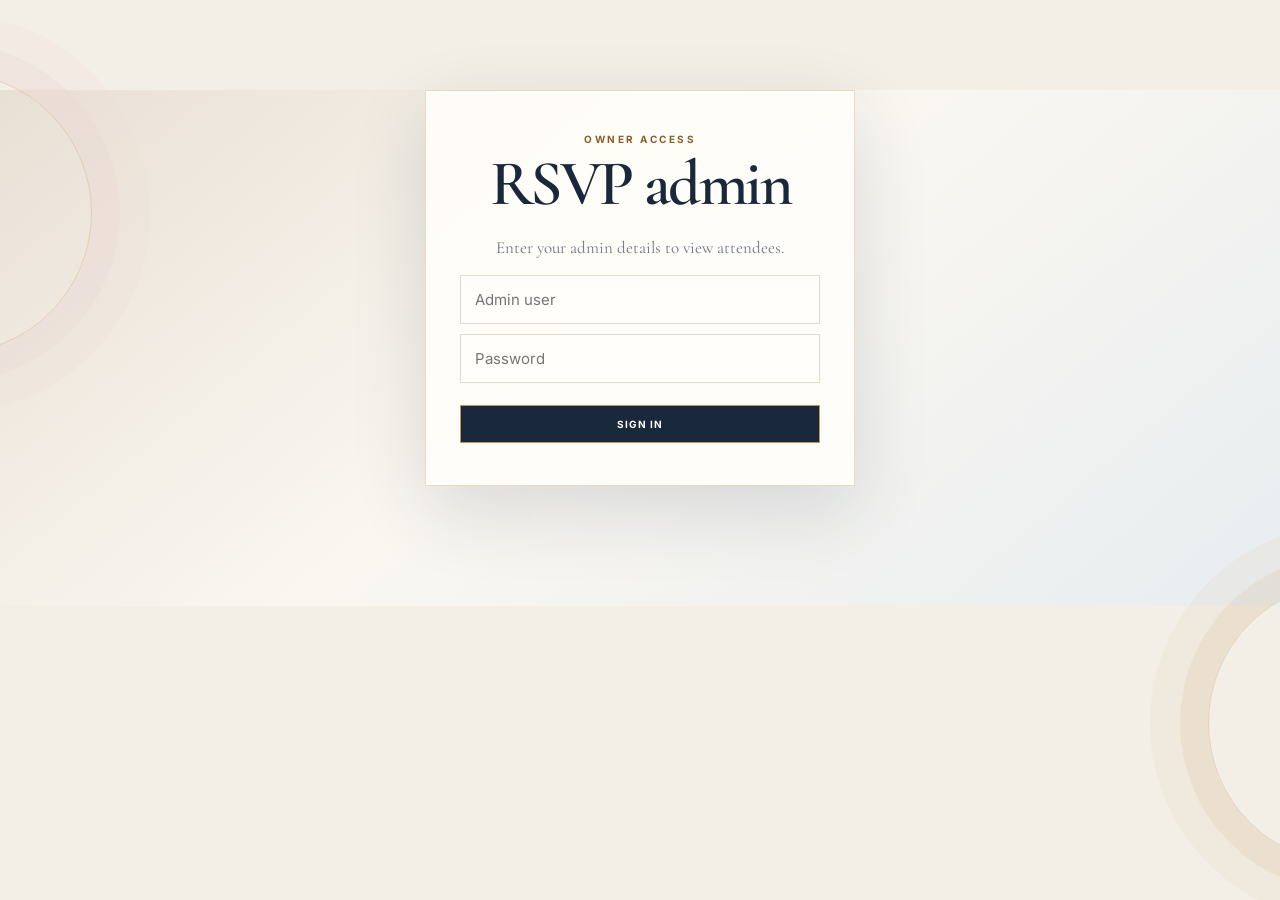
==== admin.html @ 0a965ab8 "Create redesigned RSVP site with attendee admin panel" ====
<!doctype html><html lang="en"><head><meta charset="UTF-8"/><meta name="viewport" content="width=device-width,initial-scale=1.0"/><title>Admin | Joseph & Juliet RSVP</title><link rel="preconnect" href="https://fonts.googleapis.com"/><link rel="preconnect" href="https://fonts.gstatic.com" crossorigin/><link href="https://fonts.googleapis.com/css2?family=Cormorant+Garamond:wght@500;600;700&family=Inter:wght@400;500;600;700&display=swap" rel="stylesheet"/><link rel="stylesheet" href="styles.css"/><style>.admin-page{width:min(100% - 30px,980px);margin:38px auto;padding-bottom:30px}.admin-login,.admin-table-wrap{background:rgba(255,253,249,.97);border:1px solid rgba(197,150,85,.34);box-shadow:var(--shadow)}.admin-login{max-width:430px;margin:90px auto;padding:42px 34px;text-align:center}.admin-login h1,.admin-top h1{font-size:clamp(42px,7vw,64px);line-height:.9;margin:10px 0 24px}.admin-login input{display:block;width:100%;margin:10px 0;padding:14px;border:1px solid var(--line);background:#fffefa;font:15px Inter,sans-serif}.admin-error{color:#9d3d3d;font:12px Inter,sans-serif;margin-top:12px}.admin-top{display:flex;justify-content:space-between;align-items:flex-end;gap:18px;margin-bottom:20px}.admin-actions{display:flex;gap:10px;flex-wrap:wrap}.admin-button{border:1px solid var(--accent);background:var(--paper);color:var(--ink);padding:12px 15px;font:700 10px Inter,sans-serif;letter-spacing:.1em;text-transform:uppercase;cursor:pointer}.admin-button.primary{background:var(--ink);color:var(--paper)}.admin-note{margin:0 0 22px;color:var(--muted);font:13px/1.5 Inter,sans-serif}.admin-table-wrap{overflow-x:auto}table{width:100%;min-width:720px;border-collapse:collapse;text-align:left}th{background:#f3e8df;color:var(--accent-dark);font:700 10px Inter,sans-serif;letter-spacing:.1em;text-transform:uppercase}th,td{padding:16px 18px;border-bottom:1px solid var(--line);vertical-align:top}td{font:17px/1.3 "Cormorant Garamond",Georgia,serif}td small{color:var(--muted);font:11px Inter,sans-serif}.pill{display:inline-block;padding:5px 9px;background:#e9e0ee;color:#553e62;font:700 10px Inter,sans-serif;letter-spacing:.08em;text-transform:uppercase}.empty{padding:50px 20px;text-align:center;color:var(--muted);font:19px "Cormorant Garamond",Georgia,serif}.back{display:inline-block;margin-top:19px;color:var(--accent-dark);font:12px Inter,sans-serif;text-decoration:none}@media(max-width:600px){.admin-page{width:min(100% - 16px,980px);margin-top:18px}.admin-top{align-items:flex-start;flex-direction:column}.admin-login{margin:48px auto;padding:34px 22px}}</style></head><body><main class="admin-page"><section id="login" class="admin-login"><p class="eyebrow">Owner access</p><h1>RSVP admin</h1><p style="font:17px 'Cormorant Garamond',Georgia,serif;color:var(--muted)">Enter your admin details to view attendees.</p><input id="user" autocomplete="username" placeholder="Admin user"/><input id="pass" type="password" autocomplete="current-password" placeholder="Password"/><button class="admin-button primary" id="login-btn" style="width:100%;margin-top:12px">Sign in</button><p class="admin-error" id="error" hidden>Incorrect user or password.</p></section><section id="dashboard" hidden><div class="admin-top"><div><p class="eyebrow">Joseph & Juliet</p><h1>Attending guests</h1></div><div class="admin-actions"><button class="admin-button" id="export">Export CSV</button><button class="admin-button primary" id="refresh">Refresh</button></div></div><p class="admin-note">Simple local admin panel. It shows RSVP details stored in this browser.</p><section class="admin-table-wrap"><div id="empty" class="empty">No RSVP responses recorded yet.</div><table id="table" hidden><thead><tr><th>Names</th><th>Attendance</th><th>Guests</th><th>Submitted</th></tr></thead><tbody id="rows"></tbody></table></section><a class="back" href="index.html">← Back to RSVP</a></section></main><script>const KEY='joseph-juliet-rsvps',USER='1234',PASS='5678';const login=()=>{if(document.querySelector('#user').value===USER&&document.querySelector('#pass').value===PASS){document.querySelector('#login').hidden=true;document.querySelector('#dashboard').hidden=false;load()}else document.querySelector('#error').hidden=false};document.querySelector('#login-btn').addEventListener('click',login);document.querySelector('#pass').addEventListener('keydown',e=>{if(e.key==='Enter')login()});const escapeHtml=v=>String(v).replace(/[&<>'"]/g,c=>({'&':'&amp;','<':'&lt;','>':'&gt;',"'":'&#39;','"':'&quot;'}[c]));const load=()=>{const data=JSON.parse(localStorage.getItem(KEY)||'[]').reverse();document.querySelector('#rows').innerHTML=data.map(r=>`<tr><td><strong>${escapeHtml(r.names||'—')}</strong></td><td><span class="pill">${escapeHtml(r.attendance||'—')}</span></td><td>${escapeHtml(r.guests||'—')}</td><td><small>${r.submittedAt?new Date(r.submittedAt).toLocaleString():'—'}</small></td></tr>`).join('');document.querySelector('#empty').hidden=data.length>0;document.querySelector('#table').hidden=data.length===0};document.querySelector('#refresh').addEventListener('click',load);document.querySelector('#export').addEventListener('click',()=>{const data=JSON.parse(localStorage.getItem(KEY)||'[]');const csv=[['Names','Attendance','Guests','Submitted'],...data.map(r=>[r.names||'',r.attendance||'',r.guests||'',r.submittedAt||''])].map(row=>row.map(v=>`"${String(v).replaceAll('"','""')}"`).join(',')).join('\n');const a=document.createElement('a');a.href=URL.createObjectURL(new Blob([csv],{type:'text/csv'}));a.download='joseph-juliet-rsvp-responses.csv';a.click()});</script></body></html>
---- styles.css ----
:root{--ink:#19283a;--muted:#6d7782;--paper:#fffdf9;--cream:#f3eee6;--accent:#c59655;--accent-dark:#8a5f2b;--line:#e4d9ca;--shadow:0 24px 70px rgba(25,40,58,.14);font-family:Inter,system-ui,sans-serif;color:var(--ink);background:var(--cream)}*{box-sizing:border-box}body{margin:0;min-width:320px;background:linear-gradient(140deg,#e9e0d5,#faf7f1 48%,#e8edf0)}body:before,body:after{content:"";position:fixed;pointer-events:none;border:1px solid rgba(197,150,85,.3);border-radius:50%;width:280px;height:280px}body:before{left:-190px;top:8%;box-shadow:0 0 0 28px rgba(234,214,208,.28),0 0 0 58px rgba(234,214,208,.16)}body:after{right:-210px;bottom:4%;box-shadow:0 0 0 28px rgba(197,150,85,.1),0 0 0 58px rgba(197,150,85,.05)}.page-shell{width:min(100% - 30px,820px);margin:38px auto 28px}.invitation-card,.rsvp-card{position:relative;background:rgba(255,253,249,.97);border:1px solid rgba(197,150,85,.34);box-shadow:var(--shadow)}.invitation-card{padding:52px clamp(24px,8vw,90px) 52px;text-align:center;overflow:hidden}.gold-line{height:6px;position:absolute;inset:0 0 auto;background:linear-gradient(90deg,transparent,var(--accent),#e5c98e,var(--accent),transparent)}.ornament{display:flex;align-items:center;justify-content:center;gap:13px;color:var(--accent);margin:0 0 15px}.ornament span{height:1px;width:70px;background:linear-gradient(90deg,transparent,var(--accent))}.ornament span:last-child{transform:scaleX(-1)}.ornament b{font-size:15px}.eyebrow{margin:0;color:var(--accent-dark);font:700 10px Inter,sans-serif;letter-spacing:.25em;text-transform:uppercase}h1,h2{font-family:"Cormorant Garamond",Georgia,serif}h1{margin:13px 0 0;font-size:clamp(44px,8vw,78px);line-height:.84;font-weight:600;letter-spacing:-.04em}h1 em{color:var(--accent-dark);font-weight:500}.date-line{margin:22px 0 0;color:var(--muted);font:600 12px Inter,sans-serif;letter-spacing:.2em;text-transform:uppercase}.intro-copy{max-width:570px;margin:35px auto 31px;font:20px/1.55 "Cormorant Garamond",Georgia,serif}.intro-copy p{margin:8px 0}.details-grid{display:grid;grid-template-columns:1fr 1fr;border-top:1px solid var(--line);border-bottom:1px solid var(--line);text-align:left}.detail{padding:19px 22px;min-height:92px;border-bottom:1px solid var(--line);font:18px/1.3 "Cormorant Garamond",Georgia,serif}.detail:nth-child(odd){border-right:1px solid var(--line)}.detail:nth-last-child(-n+2){border-bottom:0}.detail-label{display:block;margin-bottom:7px;color:var(--accent-dark);font:700 10px Inter,sans-serif;letter-spacing:.18em;text-transform:uppercase}.deadline{margin:30px 0 0;font:19px/1.45 "Cormorant Garamond",Georgia,serif}.signature{margin-top:27px;font:italic 22px/1.35 "Cormorant Garamond",Georgia,serif}.signature strong{display:inline-block;margin-top:6px;color:var(--accent-dark);font-weight:600}.contacts{max-width:340px;margin:30px auto 0;padding-top:22px;border-top:1px solid var(--line);text-align:left;font:17px/1.5 "Cormorant Garamond",Georgia,serif}.contacts p{margin:0 0 11px;font-style:italic}.contacts div{display:flex;justify-content:space-between;padding:4px 0}.contacts div span{color:var(--muted)}.contacts a{color:var(--ink);text-decoration:none;font-weight:600}.rsvp-card{margin-top:18px;padding:35px clamp(24px,8vw,75px) 42px}.section-heading{display:flex;gap:18px;align-items:flex-start;padding-bottom:27px;border-bottom:1px solid var(--line)}.step-number{color:var(--accent);font:600 34px/1 "Cormorant Garamond",Georgia,serif}h2{margin:8px 0 0;font-size:clamp(31px,5vw,46px);line-height:.95;font-weight:600}fieldset{border:0;margin:28px 0 0;padding:0}legend,.field-block>label{display:block;font:600 19px/1.2 "Cormorant Garamond",Georgia,serif}legend span,label span{color:var(--accent-dark)}.choice{display:flex;align-items:center;gap:12px;position:relative;margin-top:18px;cursor:pointer;font:18px/1.4 "Cormorant Garamond",Georgia,serif}.choice input{position:absolute;opacity:0}.radio-mark{width:20px;height:20px;border:1.5px solid #9a9da0;border-radius:50%;transition:.18s}.choice input:checked+.radio-mark{border:6px solid var(--accent);box-shadow:0 0 0 1px var(--accent)}.choice:focus-within .radio-mark{outline:3px solid rgba(197,150,85,.2);outline-offset:3px}.form-divider{height:1px;margin:31px 0;background:var(--line)}.field-block{margin-top:27px}.field-note{margin:9px 0 12px;color:var(--muted);font:13px/1.5 Inter,sans-serif}select,textarea{width:100%;border:1px solid #d6c9b9;border-radius:2px;background:#fffefa;color:var(--ink);font:15px Inter,sans-serif;padding:14px 15px;outline:none}select:focus,textarea:focus{border-color:var(--accent);box-shadow:0 0 0 3px rgba(197,150,85,.13)}textarea{resize:vertical;min-height:100px}.submit-button{width:100%;margin-top:32px;border:0;background:var(--ink);color:#fffdf8;padding:16px 22px;font:700 11px Inter,sans-serif;letter-spacing:.16em;text-transform:uppercase;cursor:pointer;transition:.16s}.submit-button:hover{background:var(--accent-dark)}.submit-button:active{transform:scale(.98)}.submit-button span{margin-left:9px;color:#e5c98e;font-size:18px}.form-footnote{margin:17px 0 0;text-align:center;color:var(--muted);font-size:11px}.success-message{margin-top:18px;padding:13px 15px;background:#edf4ed;color:#35543a;text-align:center;font-size:14px}footer{padding:24px 0 0;text-align:center;color:var(--muted);font:11px Inter,sans-serif;letter-spacing:.14em;text-transform:uppercase}footer span{padding:0 8px;color:var(--accent)}footer .admin-link{margin-left:12px;color:var(--accent-dark);font-size:10px;letter-spacing:.04em;text-decoration:none;text-transform:none}footer .admin-link:hover{text-decoration:underline}@media(max-width:600px){.page-shell{width:min(100% - 16px,820px);margin-top:18px}.invitation-card{padding:38px 18px 40px}.details-grid{grid-template-columns:1fr}.detail,.detail:nth-child(odd){border-right:0;border-bottom:1px solid var(--line)}.detail:last-child{border-bottom:0}.rsvp-card{padding:29px 20px 35px}h1{font-size:50px}}
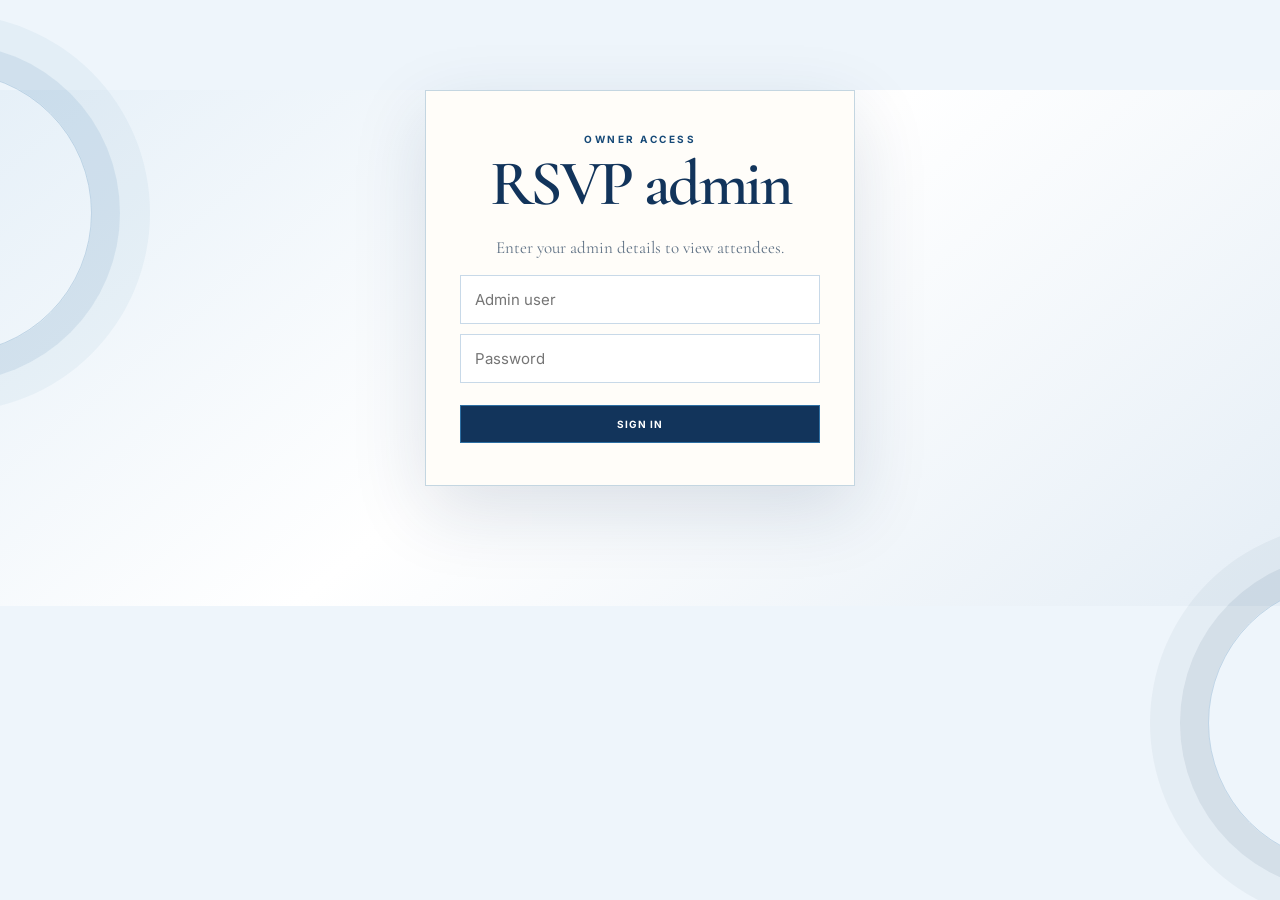
==== commit c73c0bdd: "Switch RSVP design to blue and add live location" ====
--- a/admin.html
+++ b/admin.html
@@ -1 +1 @@
-<!doctype html><html lang="en"><head><meta charset="UTF-8"/><meta name="viewport" content="width=device-width,initial-scale=1.0"/><title>Admin | Joseph & Juliet RSVP</title><link rel="preconnect" href="https://fonts.googleapis.com"/><link rel="preconnect" href="https://fonts.gstatic.com" crossorigin/><link href="https://fonts.googleapis.com/css2?family=Cormorant+Garamond:wght@500;600;700&family=Inter:wght@400;500;600;700&display=swap" rel="stylesheet"/><link rel="stylesheet" href="styles.css"/><style>.admin-page{width:min(100% - 30px,980px);margin:38px auto;padding-bottom:30px}.admin-login,.admin-table-wrap{background:rgba(255,253,249,.97);border:1px solid rgba(197,150,85,.34);box-shadow:var(--shadow)}.admin-login{max-width:430px;margin:90px auto;padding:42px 34px;text-align:center}.admin-login h1,.admin-top h1{font-size:clamp(42px,7vw,64px);line-height:.9;margin:10px 0 24px}.admin-login input{display:block;width:100%;margin:10px 0;padding:14px;border:1px solid var(--line);background:#fffefa;font:15px Inter,sans-serif}.admin-error{color:#9d3d3d;font:12px Inter,sans-serif;margin-top:12px}.admin-top{display:flex;justify-content:space-between;align-items:flex-end;gap:18px;margin-bottom:20px}.admin-actions{display:flex;gap:10px;flex-wrap:wrap}.admin-button{border:1px solid var(--accent);background:var(--paper);color:var(--ink);padding:12px 15px;font:700 10px Inter,sans-serif;letter-spacing:.1em;text-transform:uppercase;cursor:pointer}.admin-button.primary{background:var(--ink);color:var(--paper)}.admin-note{margin:0 0 22px;color:var(--muted);font:13px/1.5 Inter,sans-serif}.admin-table-wrap{overflow-x:auto}table{width:100%;min-width:720px;border-collapse:collapse;text-align:left}th{background:#f3e8df;color:var(--accent-dark);font:700 10px Inter,sans-serif;letter-spacing:.1em;text-transform:uppercase}th,td{padding:16px 18px;border-bottom:1px solid var(--line);vertical-align:top}td{font:17px/1.3 "Cormorant Garamond",Georgia,serif}td small{color:var(--muted);font:11px Inter,sans-serif}.pill{display:inline-block;padding:5px 9px;background:#e9e0ee;color:#553e62;font:700 10px Inter,sans-serif;letter-spacing:.08em;text-transform:uppercase}.empty{padding:50px 20px;text-align:center;color:var(--muted);font:19px "Cormorant Garamond",Georgia,serif}.back{display:inline-block;margin-top:19px;color:var(--accent-dark);font:12px Inter,sans-serif;text-decoration:none}@media(max-width:600px){.admin-page{width:min(100% - 16px,980px);margin-top:18px}.admin-top{align-items:flex-start;flex-direction:column}.admin-login{margin:48px auto;padding:34px 22px}}</style></head><body><main class="admin-page"><section id="login" class="admin-login"><p class="eyebrow">Owner access</p><h1>RSVP admin</h1><p style="font:17px 'Cormorant Garamond',Georgia,serif;color:var(--muted)">Enter your admin details to view attendees.</p><input id="user" autocomplete="username" placeholder="Admin user"/><input id="pass" type="password" autocomplete="current-password" placeholder="Password"/><button class="admin-button primary" id="login-btn" style="width:100%;margin-top:12px">Sign in</button><p class="admin-error" id="error" hidden>Incorrect user or password.</p></section><section id="dashboard" hidden><div class="admin-top"><div><p class="eyebrow">Joseph & Juliet</p><h1>Attending guests</h1></div><div class="admin-actions"><button class="admin-button" id="export">Export CSV</button><button class="admin-button primary" id="refresh">Refresh</button></div></div><p class="admin-note">Simple local admin panel. It shows RSVP details stored in this browser.</p><section class="admin-table-wrap"><div id="empty" class="empty">No RSVP responses recorded yet.</div><table id="table" hidden><thead><tr><th>Names</th><th>Attendance</th><th>Guests</th><th>Submitted</th></tr></thead><tbody id="rows"></tbody></table></section><a class="back" href="index.html">← Back to RSVP</a></section></main><script>const KEY='joseph-juliet-rsvps',USER='1234',PASS='5678';const login=()=>{if(document.querySelector('#user').value===USER&&document.querySelector('#pass').value===PASS){document.querySelector('#login').hidden=true;document.querySelector('#dashboard').hidden=false;load()}else document.querySelector('#error').hidden=false};document.querySelector('#login-btn').addEventListener('click',login);document.querySelector('#pass').addEventListener('keydown',e=>{if(e.key==='Enter')login()});const escapeHtml=v=>String(v).replace(/[&<>'"]/g,c=>({'&':'&amp;','<':'&lt;','>':'&gt;',"'":'&#39;','"':'&quot;'}[c]));const load=()=>{const data=JSON.parse(localStorage.getItem(KEY)||'[]').reverse();document.querySelector('#rows').innerHTML=data.map(r=>`<tr><td><strong>${escapeHtml(r.names||'—')}</strong></td><td><span class="pill">${escapeHtml(r.attendance||'—')}</span></td><td>${escapeHtml(r.guests||'—')}</td><td><small>${r.submittedAt?new Date(r.submittedAt).toLocaleString():'—'}</small></td></tr>`).join('');document.querySelector('#empty').hidden=data.length>0;document.querySelector('#table').hidden=data.length===0};document.querySelector('#refresh').addEventListener('click',load);document.querySelector('#export').addEventListener('click',()=>{const data=JSON.parse(localStorage.getItem(KEY)||'[]');const csv=[['Names','Attendance','Guests','Submitted'],...data.map(r=>[r.names||'',r.attendance||'',r.guests||'',r.submittedAt||''])].map(row=>row.map(v=>`"${String(v).replaceAll('"','""')}"`).join(',')).join('\n');const a=document.createElement('a');a.href=URL.createObjectURL(new Blob([csv],{type:'text/csv'}));a.download='joseph-juliet-rsvp-responses.csv';a.click()});</script></body></html>
+<!doctype html><html lang="en"><head><meta charset="UTF-8"/><meta name="viewport" content="width=device-width,initial-scale=1.0"/><title>Admin | Joseph & Juliet RSVP</title><link rel="preconnect" href="https://fonts.googleapis.com"/><link rel="preconnect" href="https://fonts.gstatic.com" crossorigin/><link href="https://fonts.googleapis.com/css2?family=Cormorant+Garamond:wght@500;600;700&family=Inter:wght@400;500;600;700&display=swap" rel="stylesheet"/><link rel="stylesheet" href="styles.css"/><style>.admin-page{width:min(100% - 30px,980px);margin:38px auto;padding-bottom:30px}.admin-login,.admin-table-wrap{background:rgba(255,253,249,.97);border:1px solid rgba(45,111,163,.28);box-shadow:var(--shadow)}.admin-login{max-width:430px;margin:90px auto;padding:42px 34px;text-align:center}.admin-login h1,.admin-top h1{font-size:clamp(42px,7vw,64px);line-height:.9;margin:10px 0 24px}.admin-login input{display:block;width:100%;margin:10px 0;padding:14px;border:1px solid var(--line);background:#ffffff;font:15px Inter,sans-serif}.admin-error{color:#9b3d4b;font:12px Inter,sans-serif;margin-top:12px}.admin-top{display:flex;justify-content:space-between;align-items:flex-end;gap:18px;margin-bottom:20px}.admin-actions{display:flex;gap:10px;flex-wrap:wrap}.admin-button{border:1px solid var(--accent);background:var(--paper);color:var(--ink);padding:12px 15px;font:700 10px Inter,sans-serif;letter-spacing:.1em;text-transform:uppercase;cursor:pointer}.admin-button.primary{background:var(--ink);color:var(--paper)}.admin-note{margin:0 0 22px;color:var(--muted);font:13px/1.5 Inter,sans-serif}.admin-table-wrap{overflow-x:auto}table{width:100%;min-width:720px;border-collapse:collapse;text-align:left}th{background:#e5f0f8;color:var(--accent-dark);font:700 10px Inter,sans-serif;letter-spacing:.1em;text-transform:uppercase}th,td{padding:16px 18px;border-bottom:1px solid var(--line);vertical-align:top}td{font:17px/1.3 "Cormorant Garamond",Georgia,serif}td small{color:var(--muted);font:11px Inter,sans-serif}.pill{display:inline-block;padding:5px 9px;background:#dcecf7;color:#174a78;font:700 10px Inter,sans-serif;letter-spacing:.08em;text-transform:uppercase}.empty{padding:50px 20px;text-align:center;color:var(--muted);font:19px "Cormorant Garamond",Georgia,serif}.back{display:inline-block;margin-top:19px;color:var(--accent-dark);font:12px Inter,sans-serif;text-decoration:none}@media(max-width:600px){.admin-page{width:min(100% - 16px,980px);margin-top:18px}.admin-top{align-items:flex-start;flex-direction:column}.admin-login{margin:48px auto;padding:34px 22px}}</style></head><body><main class="admin-page"><section id="login" class="admin-login"><p class="eyebrow">Owner access</p><h1>RSVP admin</h1><p style="font:17px 'Cormorant Garamond',Georgia,serif;color:var(--muted)">Enter your admin details to view attendees.</p><input id="user" autocomplete="username" placeholder="Admin user"/><input id="pass" type="password" autocomplete="current-password" placeholder="Password"/><button class="admin-button primary" id="login-btn" style="width:100%;margin-top:12px">Sign in</button><p class="admin-error" id="error" hidden>Incorrect user or password.</p></section><section id="dashboard" hidden><div class="admin-top"><div><p class="eyebrow">Joseph & Juliet</p><h1>Attending guests</h1></div><div class="admin-actions"><button class="admin-button" id="export">Export CSV</button><button class="admin-button primary" id="refresh">Refresh</button></div></div><p class="admin-note">Simple local admin panel. It shows RSVP details stored in this browser.</p><section class="admin-table-wrap"><div id="empty" class="empty">No RSVP responses recorded yet.</div><table id="table" hidden><thead><tr><th>Names</th><th>Attendance</th><th>Guests</th><th>Submitted</th></tr></thead><tbody id="rows"></tbody></table></section><a class="back" href="index.html">← Back to RSVP</a></section></main><script>const KEY='joseph-juliet-rsvps',USER='1234',PASS='5678';const login=()=>{if(document.querySelector('#user').value===USER&&document.querySelector('#pass').value===PASS){document.querySelector('#login').hidden=true;document.querySelector('#dashboard').hidden=false;load()}else document.querySelector('#error').hidden=false};document.querySelector('#login-btn').addEventListener('click',login);document.querySelector('#pass').addEventListener('keydown',e=>{if(e.key==='Enter')login()});const escapeHtml=v=>String(v).replace(/[&<>'"]/g,c=>({'&':'&amp;','<':'&lt;','>':'&gt;',"'":'&#39;','"':'&quot;'}[c]));const load=()=>{const data=JSON.parse(localStorage.getItem(KEY)||'[]').reverse();document.querySelector('#rows').innerHTML=data.map(r=>`<tr><td><strong>${escapeHtml(r.names||'—')}</strong></td><td><span class="pill">${escapeHtml(r.attendance||'—')}</span></td><td>${escapeHtml(r.guests||'—')}</td><td><small>${r.submittedAt?new Date(r.submittedAt).toLocaleString():'—'}</small></td></tr>`).join('');document.querySelector('#empty').hidden=data.length>0;document.querySelector('#table').hidden=data.length===0};document.querySelector('#refresh').addEventListener('click',load);document.querySelector('#export').addEventListener('click',()=>{const data=JSON.parse(localStorage.getItem(KEY)||'[]');const csv=[['Names','Attendance','Guests','Submitted'],...data.map(r=>[r.names||'',r.attendance||'',r.guests||'',r.submittedAt||''])].map(row=>row.map(v=>`"${String(v).replaceAll('"','""')}"`).join(',')).join('\n');const a=document.createElement('a');a.href=URL.createObjectURL(new Blob([csv],{type:'text/csv'}));a.download='joseph-juliet-rsvp-responses.csv';a.click()});</script></body></html>
--- a/styles.css
+++ b/styles.css
@@ -1 +1 @@
-:root{--ink:#19283a;--muted:#6d7782;--paper:#fffdf9;--cream:#f3eee6;--accent:#c59655;--accent-dark:#8a5f2b;--line:#e4d9ca;--shadow:0 24px 70px rgba(25,40,58,.14);font-family:Inter,system-ui,sans-serif;color:var(--ink);background:var(--cream)}*{box-sizing:border-box}body{margin:0;min-width:320px;background:linear-gradient(140deg,#e9e0d5,#faf7f1 48%,#e8edf0)}body:before,body:after{content:"";position:fixed;pointer-events:none;border:1px solid rgba(197,150,85,.3);border-radius:50%;width:280px;height:280px}body:before{left:-190px;top:8%;box-shadow:0 0 0 28px rgba(234,214,208,.28),0 0 0 58px rgba(234,214,208,.16)}body:after{right:-210px;bottom:4%;box-shadow:0 0 0 28px rgba(197,150,85,.1),0 0 0 58px rgba(197,150,85,.05)}.page-shell{width:min(100% - 30px,820px);margin:38px auto 28px}.invitation-card,.rsvp-card{position:relative;background:rgba(255,253,249,.97);border:1px solid rgba(197,150,85,.34);box-shadow:var(--shadow)}.invitation-card{padding:52px clamp(24px,8vw,90px) 52px;text-align:center;overflow:hidden}.gold-line{height:6px;position:absolute;inset:0 0 auto;background:linear-gradient(90deg,transparent,var(--accent),#e5c98e,var(--accent),transparent)}.ornament{display:flex;align-items:center;justify-content:center;gap:13px;color:var(--accent);margin:0 0 15px}.ornament span{height:1px;width:70px;background:linear-gradient(90deg,transparent,var(--accent))}.ornament span:last-child{transform:scaleX(-1)}.ornament b{font-size:15px}.eyebrow{margin:0;color:var(--accent-dark);font:700 10px Inter,sans-serif;letter-spacing:.25em;text-transform:uppercase}h1,h2{font-family:"Cormorant Garamond",Georgia,serif}h1{margin:13px 0 0;font-size:clamp(44px,8vw,78px);line-height:.84;font-weight:600;letter-spacing:-.04em}h1 em{color:var(--accent-dark);font-weight:500}.date-line{margin:22px 0 0;color:var(--muted);font:600 12px Inter,sans-serif;letter-spacing:.2em;text-transform:uppercase}.intro-copy{max-width:570px;margin:35px auto 31px;font:20px/1.55 "Cormorant Garamond",Georgia,serif}.intro-copy p{margin:8px 0}.details-grid{display:grid;grid-template-columns:1fr 1fr;border-top:1px solid var(--line);border-bottom:1px solid var(--line);text-align:left}.detail{padding:19px 22px;min-height:92px;border-bottom:1px solid var(--line);font:18px/1.3 "Cormorant Garamond",Georgia,serif}.detail:nth-child(odd){border-right:1px solid var(--line)}.detail:nth-last-child(-n+2){border-bottom:0}.detail-label{display:block;margin-bottom:7px;color:var(--accent-dark);font:700 10px Inter,sans-serif;letter-spacing:.18em;text-transform:uppercase}.deadline{margin:30px 0 0;font:19px/1.45 "Cormorant Garamond",Georgia,serif}.signature{margin-top:27px;font:italic 22px/1.35 "Cormorant Garamond",Georgia,serif}.signature strong{display:inline-block;margin-top:6px;color:var(--accent-dark);font-weight:600}.contacts{max-width:340px;margin:30px auto 0;padding-top:22px;border-top:1px solid var(--line);text-align:left;font:17px/1.5 "Cormorant Garamond",Georgia,serif}.contacts p{margin:0 0 11px;font-style:italic}.contacts div{display:flex;justify-content:space-between;padding:4px 0}.contacts div span{color:var(--muted)}.contacts a{color:var(--ink);text-decoration:none;font-weight:600}.rsvp-card{margin-top:18px;padding:35px clamp(24px,8vw,75px) 42px}.section-heading{display:flex;gap:18px;align-items:flex-start;padding-bottom:27px;border-bottom:1px solid var(--line)}.step-number{color:var(--accent);font:600 34px/1 "Cormorant Garamond",Georgia,serif}h2{margin:8px 0 0;font-size:clamp(31px,5vw,46px);line-height:.95;font-weight:600}fieldset{border:0;margin:28px 0 0;padding:0}legend,.field-block>label{display:block;font:600 19px/1.2 "Cormorant Garamond",Georgia,serif}legend span,label span{color:var(--accent-dark)}.choice{display:flex;align-items:center;gap:12px;position:relative;margin-top:18px;cursor:pointer;font:18px/1.4 "Cormorant Garamond",Georgia,serif}.choice input{position:absolute;opacity:0}.radio-mark{width:20px;height:20px;border:1.5px solid #9a9da0;border-radius:50%;transition:.18s}.choice input:checked+.radio-mark{border:6px solid var(--accent);box-shadow:0 0 0 1px var(--accent)}.choice:focus-within .radio-mark{outline:3px solid rgba(197,150,85,.2);outline-offset:3px}.form-divider{height:1px;margin:31px 0;background:var(--line)}.field-block{margin-top:27px}.field-note{margin:9px 0 12px;color:var(--muted);font:13px/1.5 Inter,sans-serif}select,textarea{width:100%;border:1px solid #d6c9b9;border-radius:2px;background:#fffefa;color:var(--ink);font:15px Inter,sans-serif;padding:14px 15px;outline:none}select:focus,textarea:focus{border-color:var(--accent);box-shadow:0 0 0 3px rgba(197,150,85,.13)}textarea{resize:vertical;min-height:100px}.submit-button{width:100%;margin-top:32px;border:0;background:var(--ink);color:#fffdf8;padding:16px 22px;font:700 11px Inter,sans-serif;letter-spacing:.16em;text-transform:uppercase;cursor:pointer;transition:.16s}.submit-button:hover{background:var(--accent-dark)}.submit-button:active{transform:scale(.98)}.submit-button span{margin-left:9px;color:#e5c98e;font-size:18px}.form-footnote{margin:17px 0 0;text-align:center;color:var(--muted);font-size:11px}.success-message{margin-top:18px;padding:13px 15px;background:#edf4ed;color:#35543a;text-align:center;font-size:14px}footer{padding:24px 0 0;text-align:center;color:var(--muted);font:11px Inter,sans-serif;letter-spacing:.14em;text-transform:uppercase}footer span{padding:0 8px;color:var(--accent)}footer .admin-link{margin-left:12px;color:var(--accent-dark);font-size:10px;letter-spacing:.04em;text-decoration:none;text-transform:none}footer .admin-link:hover{text-decoration:underline}@media(max-width:600px){.page-shell{width:min(100% - 16px,820px);margin-top:18px}.invitation-card{padding:38px 18px 40px}.details-grid{grid-template-columns:1fr}.detail,.detail:nth-child(odd){border-right:0;border-bottom:1px solid var(--line)}.detail:last-child{border-bottom:0}.rsvp-card{padding:29px 20px 35px}h1{font-size:50px}}
+:root{--ink:#12345b;--muted:#617386;--paper:#ffffff;--cream:#eef5fb;--accent:#2d6fa3;--accent-dark:#174a78;--line:#c8d9e8;--shadow:0 24px 70px rgba(18,52,91,.14);font-family:Inter,system-ui,sans-serif;color:var(--ink);background:var(--cream)}*{box-sizing:border-box}body{margin:0;min-width:320px;background:linear-gradient(140deg,#e6f0f8,#fff 48%,#e5eef6)}body:before,body:after{content:"";position:fixed;pointer-events:none;border:1px solid rgba(45,111,163,.24);border-radius:50%;width:280px;height:280px}body:before{left:-190px;top:8%;box-shadow:0 0 0 28px rgba(45,111,163,.1),0 0 0 58px rgba(45,111,163,.05)}body:after{right:-210px;bottom:4%;box-shadow:0 0 0 28px rgba(18,52,91,.08),0 0 0 58px rgba(18,52,91,.04)}.page-shell{width:min(100% - 30px,820px);margin:38px auto 28px}.invitation-card,.rsvp-card{position:relative;background:rgba(255,255,255,.97);border:1px solid rgba(45,111,163,.28);box-shadow:var(--shadow)}.invitation-card{padding:52px clamp(24px,8vw,90px) 52px;text-align:center;overflow:hidden}.gold-line{height:6px;position:absolute;inset:0 0 auto;background:linear-gradient(90deg,transparent,var(--accent),#a9cbe3,var(--accent),transparent)}.ornament{display:flex;align-items:center;justify-content:center;gap:13px;color:var(--accent);margin:0 0 15px}.ornament span{height:1px;width:70px;background:linear-gradient(90deg,transparent,var(--accent))}.ornament span:last-child{transform:scaleX(-1)}.ornament b{font-size:15px}.eyebrow{margin:0;color:var(--accent-dark);font:700 10px Inter,sans-serif;letter-spacing:.25em;text-transform:uppercase}h1,h2{font-family:"Cormorant Garamond",Georgia,serif}h1{margin:13px 0 0;font-size:clamp(44px,8vw,78px);line-height:.84;font-weight:600;letter-spacing:-.04em}h1 em{color:var(--accent-dark);font-weight:500}.date-line{margin:22px 0 0;color:var(--muted);font:600 12px Inter,sans-serif;letter-spacing:.2em;text-transform:uppercase}.intro-copy{max-width:570px;margin:35px auto 31px;font:20px/1.55 "Cormorant Garamond",Georgia,serif}.intro-copy p{margin:8px 0}.details-grid{display:grid;grid-template-columns:1fr 1fr;border-top:1px solid var(--line);border-bottom:1px solid var(--line);text-align:left}.detail{padding:19px 22px;min-height:92px;border-bottom:1px solid var(--line);font:18px/1.3 "Cormorant Garamond",Georgia,serif}.detail:nth-child(odd){border-right:1px solid var(--line)}.detail:last-child{border-bottom:0}.detail-label{display:block;margin-bottom:7px;color:var(--accent-dark);font:700 10px Inter,sans-serif;letter-spacing:.18em;text-transform:uppercase}.map-link{color:var(--accent-dark);font-size:.86em;font-weight:600;text-decoration:underline;text-underline-offset:3px}.deadline{margin:30px 0 0;font:19px/1.45 "Cormorant Garamond",Georgia,serif}.signature{margin-top:27px;font:italic 22px/1.35 "Cormorant Garamond",Georgia,serif}.signature strong{display:inline-block;margin-top:6px;color:var(--accent-dark);font-weight:600}.contacts{max-width:340px;margin:30px auto 0;padding-top:22px;border-top:1px solid var(--line);text-align:left;font:17px/1.5 "Cormorant Garamond",Georgia,serif}.contacts p{margin:0 0 11px;font-style:italic}.contacts div{display:flex;justify-content:space-between;padding:4px 0}.contacts div span{color:var(--muted)}.contacts a{color:var(--ink);text-decoration:none;font-weight:600}.rsvp-card{margin-top:18px;padding:35px clamp(24px,8vw,75px) 42px}.section-heading{display:flex;gap:18px;align-items:flex-start;padding-bottom:27px;border-bottom:1px solid var(--line)}.step-number{color:var(--accent);font:600 34px/1 "Cormorant Garamond",Georgia,serif}h2{margin:8px 0 0;font-size:clamp(31px,5vw,46px);line-height:.95;font-weight:600}fieldset{border:0;margin:28px 0 0;padding:0}legend,.field-block>label{display:block;font:600 19px/1.2 "Cormorant Garamond",Georgia,serif}legend span,label span{color:var(--accent-dark)}.choice{display:flex;align-items:center;gap:12px;position:relative;margin-top:18px;cursor:pointer;font:18px/1.4 "Cormorant Garamond",Georgia,serif}.choice input{position:absolute;opacity:0}.radio-mark{width:20px;height:20px;border:1.5px solid #7f9ab0;border-radius:50%;transition:.18s}.choice input:checked+.radio-mark{border:6px solid var(--accent);box-shadow:0 0 0 1px var(--accent)}.choice:focus-within .radio-mark{outline:3px solid rgba(45,111,163,.2);outline-offset:3px}.form-divider{height:1px;margin:31px 0;background:var(--line)}.field-block{margin-top:27px}.field-note{margin:9px 0 12px;color:var(--muted);font:13px/1.5 Inter,sans-serif}select,textarea{width:100%;border:1px solid #b8ccdd;border-radius:2px;background:#fff;color:var(--ink);font:15px Inter,sans-serif;padding:14px 15px;outline:none}select:focus,textarea:focus{border-color:var(--accent);box-shadow:0 0 0 3px rgba(45,111,163,.13)}textarea{resize:vertical;min-height:100px}.submit-button{width:100%;margin-top:32px;border:0;background:var(--ink);color:#fff;padding:16px 22px;font:700 11px Inter,sans-serif;letter-spacing:.16em;text-transform:uppercase;cursor:pointer;transition:.16s}.submit-button:hover{background:var(--accent-dark)}.submit-button:active{transform:scale(.98)}.submit-button span{margin-left:9px;color:#a9cbe3;font-size:18px}.form-footnote{margin:17px 0 0;text-align:center;color:var(--muted);font-size:11px}.success-message{margin-top:18px;padding:13px 15px;background:#eaf4fb;color:#214d70;text-align:center;font-size:14px}footer{padding:24px 0 0;text-align:center;color:var(--muted);font:11px Inter,sans-serif;letter-spacing:.14em;text-transform:uppercase}footer span{padding:0 8px;color:var(--accent)}footer .admin-link{margin-left:12px;color:var(--accent-dark);font-size:10px;letter-spacing:.04em;text-decoration:none;text-transform:none}footer .admin-link:hover{text-decoration:underline}@media(max-width:600px){.page-shell{width:min(100% - 16px,820px);margin-top:18px}.invitation-card{padding:38px 18px 40px}.details-grid{grid-template-columns:1fr}.detail,.detail:nth-child(odd){border-right:0;border-bottom:1px solid var(--line)}.detail:last-child{border-bottom:0}.rsvp-card{padding:29px 20px 35px}h1{font-size:50px}}
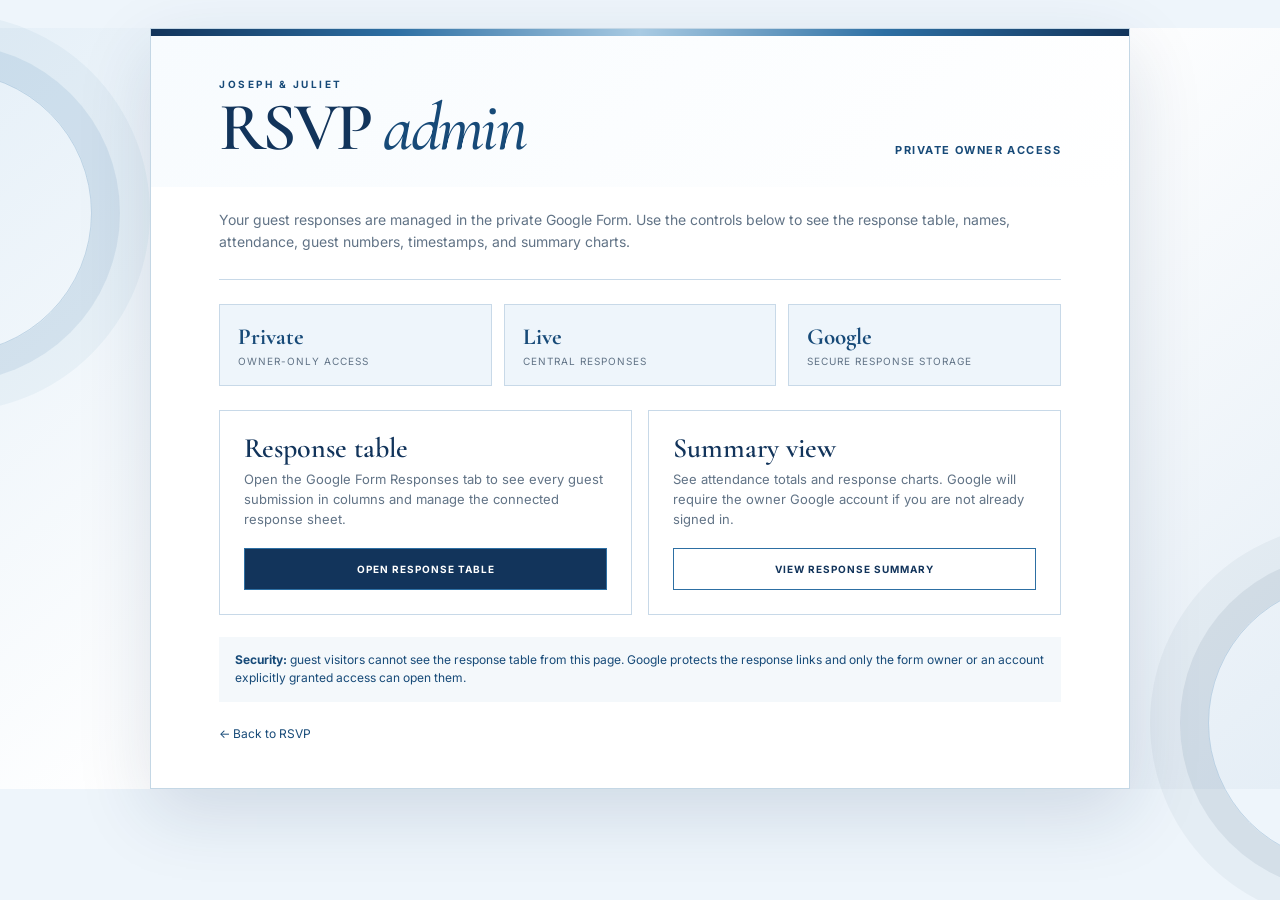
==== commit 14962427: "Replace local admin with private Google response dashboard" ====
--- a/admin.html
+++ b/admin.html
@@ -1 +1,56 @@
-<!doctype html><html lang="en"><head><meta charset="UTF-8"/><meta name="viewport" content="width=device-width,initial-scale=1.0"/><title>Admin | Joseph & Juliet RSVP</title><link rel="preconnect" href="https://fonts.googleapis.com"/><link rel="preconnect" href="https://fonts.gstatic.com" crossorigin/><link href="https://fonts.googleapis.com/css2?family=Cormorant+Garamond:wght@500;600;700&family=Inter:wght@400;500;600;700&display=swap" rel="stylesheet"/><link rel="stylesheet" href="styles.css"/><style>.admin-page{width:min(100% - 30px,980px);margin:38px auto;padding-bottom:30px}.admin-login,.admin-table-wrap{background:rgba(255,253,249,.97);border:1px solid rgba(45,111,163,.28);box-shadow:var(--shadow)}.admin-login{max-width:430px;margin:90px auto;padding:42px 34px;text-align:center}.admin-login h1,.admin-top h1{font-size:clamp(42px,7vw,64px);line-height:.9;margin:10px 0 24px}.admin-login input{display:block;width:100%;margin:10px 0;padding:14px;border:1px solid var(--line);background:#ffffff;font:15px Inter,sans-serif}.admin-error{color:#9b3d4b;font:12px Inter,sans-serif;margin-top:12px}.admin-top{display:flex;justify-content:space-between;align-items:flex-end;gap:18px;margin-bottom:20px}.admin-actions{display:flex;gap:10px;flex-wrap:wrap}.admin-button{border:1px solid var(--accent);background:var(--paper);color:var(--ink);padding:12px 15px;font:700 10px Inter,sans-serif;letter-spacing:.1em;text-transform:uppercase;cursor:pointer}.admin-button.primary{background:var(--ink);color:var(--paper)}.admin-note{margin:0 0 22px;color:var(--muted);font:13px/1.5 Inter,sans-serif}.admin-table-wrap{overflow-x:auto}table{width:100%;min-width:720px;border-collapse:collapse;text-align:left}th{background:#e5f0f8;color:var(--accent-dark);font:700 10px Inter,sans-serif;letter-spacing:.1em;text-transform:uppercase}th,td{padding:16px 18px;border-bottom:1px solid var(--line);vertical-align:top}td{font:17px/1.3 "Cormorant Garamond",Georgia,serif}td small{color:var(--muted);font:11px Inter,sans-serif}.pill{display:inline-block;padding:5px 9px;background:#dcecf7;color:#174a78;font:700 10px Inter,sans-serif;letter-spacing:.08em;text-transform:uppercase}.empty{padding:50px 20px;text-align:center;color:var(--muted);font:19px "Cormorant Garamond",Georgia,serif}.back{display:inline-block;margin-top:19px;color:var(--accent-dark);font:12px Inter,sans-serif;text-decoration:none}@media(max-width:600px){.admin-page{width:min(100% - 16px,980px);margin-top:18px}.admin-top{align-items:flex-start;flex-direction:column}.admin-login{margin:48px auto;padding:34px 22px}}</style></head><body><main class="admin-page"><section id="login" class="admin-login"><p class="eyebrow">Owner access</p><h1>RSVP admin</h1><p style="font:17px 'Cormorant Garamond',Georgia,serif;color:var(--muted)">Enter your admin details to view attendees.</p><input id="user" autocomplete="username" placeholder="Admin user"/><input id="pass" type="password" autocomplete="current-password" placeholder="Password"/><button class="admin-button primary" id="login-btn" style="width:100%;margin-top:12px">Sign in</button><p class="admin-error" id="error" hidden>Incorrect user or password.</p></section><section id="dashboard" hidden><div class="admin-top"><div><p class="eyebrow">Joseph & Juliet</p><h1>Attending guests</h1></div><div class="admin-actions"><button class="admin-button" id="export">Export CSV</button><button class="admin-button primary" id="refresh">Refresh</button></div></div><p class="admin-note">Simple local admin panel. It shows RSVP details stored in this browser.</p><section class="admin-table-wrap"><div id="empty" class="empty">No RSVP responses recorded yet.</div><table id="table" hidden><thead><tr><th>Names</th><th>Attendance</th><th>Guests</th><th>Submitted</th></tr></thead><tbody id="rows"></tbody></table></section><a class="back" href="index.html">← Back to RSVP</a></section></main><script>const KEY='joseph-juliet-rsvps',USER='1234',PASS='5678';const login=()=>{if(document.querySelector('#user').value===USER&&document.querySelector('#pass').value===PASS){document.querySelector('#login').hidden=true;document.querySelector('#dashboard').hidden=false;load()}else document.querySelector('#error').hidden=false};document.querySelector('#login-btn').addEventListener('click',login);document.querySelector('#pass').addEventListener('keydown',e=>{if(e.key==='Enter')login()});const escapeHtml=v=>String(v).replace(/[&<>'"]/g,c=>({'&':'&amp;','<':'&lt;','>':'&gt;',"'":'&#39;','"':'&quot;'}[c]));const load=()=>{const data=JSON.parse(localStorage.getItem(KEY)||'[]').reverse();document.querySelector('#rows').innerHTML=data.map(r=>`<tr><td><strong>${escapeHtml(r.names||'—')}</strong></td><td><span class="pill">${escapeHtml(r.attendance||'—')}</span></td><td>${escapeHtml(r.guests||'—')}</td><td><small>${r.submittedAt?new Date(r.submittedAt).toLocaleString():'—'}</small></td></tr>`).join('');document.querySelector('#empty').hidden=data.length>0;document.querySelector('#table').hidden=data.length===0};document.querySelector('#refresh').addEventListener('click',load);document.querySelector('#export').addEventListener('click',()=>{const data=JSON.parse(localStorage.getItem(KEY)||'[]');const csv=[['Names','Attendance','Guests','Submitted'],...data.map(r=>[r.names||'',r.attendance||'',r.guests||'',r.submittedAt||''])].map(row=>row.map(v=>`"${String(v).replaceAll('"','""')}"`).join(',')).join('\n');const a=document.createElement('a');a.href=URL.createObjectURL(new Blob([csv],{type:'text/csv'}));a.download='joseph-juliet-rsvp-responses.csv';a.click()});</script></body></html>
+<!doctype html>
+<html lang="en">
+<head>
+  <meta charset="UTF-8" />
+  <meta name="viewport" content="width=device-width, initial-scale=1.0" />
+  <title>Owner Admin | Joseph & Juliet RSVP</title>
+  <link rel="preconnect" href="https://fonts.googleapis.com" />
+  <link rel="preconnect" href="https://fonts.gstatic.com" crossorigin />
+  <link href="https://fonts.googleapis.com/css2?family=Cormorant+Garamond:wght@500;600;700&family=Inter:wght@400;500;600;700&display=swap" rel="stylesheet" />
+  <link rel="stylesheet" href="styles.css" />
+  <style>
+    .admin-page{width:min(100% - 30px,980px);margin:28px auto 40px}
+    .admin-shell{position:relative;background:rgba(255,255,255,.98);border:1px solid rgba(45,111,163,.28);box-shadow:var(--shadow);overflow:hidden}
+    .admin-shell:before{content:"";display:block;height:7px;background:linear-gradient(90deg,#12345b,#2d6fa3,#a9cbe3,#2d6fa3,#12345b)}
+    .admin-header{display:flex;justify-content:space-between;align-items:flex-end;gap:20px;padding:42px clamp(24px,6vw,68px) 30px;background:linear-gradient(135deg,#f7fbfe,#fff)}
+    .admin-header h1{font-size:clamp(42px,7vw,68px);line-height:.85;margin:9px 0 0}
+    .admin-header h1 em{color:var(--accent-dark);font-weight:500}
+    .admin-lock{color:var(--accent-dark);font:700 11px Inter,sans-serif;letter-spacing:.13em;text-transform:uppercase}
+    .admin-content{padding:0 clamp(24px,6vw,68px) 46px}
+    .admin-intro{margin:0;padding:22px 0 25px;color:var(--muted);font:14px/1.6 Inter,sans-serif;border-bottom:1px solid var(--line)}
+    .stats{display:grid;grid-template-columns:repeat(3,1fr);gap:12px;margin:24px 0}
+    .stat{padding:18px;background:#eef5fb;border:1px solid #c8d9e8}
+    .stat strong{display:block;color:var(--accent-dark);font:700 23px "Cormorant Garamond",Georgia,serif}
+    .stat span{display:block;margin-top:4px;color:var(--muted);font:10px Inter,sans-serif;letter-spacing:.1em;text-transform:uppercase}
+    .access-grid{display:grid;grid-template-columns:1fr 1fr;gap:16px;margin-top:20px}
+    .access-card{padding:24px;border:1px solid var(--line);background:#fff}
+    .access-card h2{margin:0 0 8px;color:var(--ink);font-size:28px}
+    .access-card p{margin:0 0 18px;color:var(--muted);font:13px/1.55 Inter,sans-serif}
+    .admin-button{display:inline-block;width:100%;padding:14px 16px;text-align:center;text-decoration:none;border:1px solid var(--accent);background:#fff;color:var(--ink);font:700 10px Inter,sans-serif;letter-spacing:.1em;text-transform:uppercase}
+    .admin-button.primary{background:var(--ink);color:#fff}
+    .security-note{margin:22px 0 0;padding:14px 16px;background:#f4f8fb;color:var(--accent-dark);font:12px/1.55 Inter,sans-serif}
+    .back{display:inline-block;margin-top:24px;color:var(--accent-dark);font:12px Inter,sans-serif;text-decoration:none}
+    @media(max-width:620px){.admin-header{align-items:flex-start;flex-direction:column}.stats{grid-template-columns:1fr}.access-grid{grid-template-columns:1fr}}
+  </style>
+</head>
+<body>
+  <main class="admin-page">
+    <section class="admin-shell" aria-labelledby="admin-title">
+      <header class="admin-header">
+        <div><p class="eyebrow">Joseph & Juliet</p><h1 id="admin-title">RSVP <em>admin</em></h1></div>
+        <div class="admin-lock">Private owner access</div>
+      </header>
+      <div class="admin-content">
+        <p class="admin-intro">Your guest responses are managed in the private Google Form. Use the controls below to see the response table, names, attendance, guest numbers, timestamps, and summary charts.</p>
+        <div class="stats"><div class="stat"><strong>Private</strong><span>Owner-only access</span></div><div class="stat"><strong>Live</strong><span>Central responses</span></div><div class="stat"><strong>Google</strong><span>Secure response storage</span></div></div>
+        <div class="access-grid">
+          <article class="access-card"><h2>Response table</h2><p>Open the Google Form Responses tab to see every guest submission in columns and manage the connected response sheet.</p><a class="admin-button primary" href="https://docs.google.com/forms/d/1xcpOLy--xYXZCv94JdTJXU7ETKtD3dhg4DmtH1lOcMc/edit#responses" target="_blank" rel="noopener">Open response table</a></article>
+          <article class="access-card"><h2>Summary view</h2><p>See attendance totals and response charts. Google will require the owner Google account if you are not already signed in.</p><a class="admin-button" href="https://docs.google.com/forms/d/1xcpOLy--xYXZCv94JdTJXU7ETKtD3dhg4DmtH1lOcMc/viewanalytics" target="_blank" rel="noopener">View response summary</a></article>
+        </div>
+        <p class="security-note"><strong>Security:</strong> guest visitors cannot see the response table from this page. Google protects the response links and only the form owner or an account explicitly granted access can open them.</p>
+        <a class="back" href="index.html">← Back to RSVP</a>
+      </div>
+    </section>
+  </main>
+</body>
+</html>
--- a/styles.css
+++ b/styles.css
@@ -1 +1,3 @@
 :root{--ink:#12345b;--muted:#617386;--paper:#ffffff;--cream:#eef5fb;--accent:#2d6fa3;--accent-dark:#174a78;--line:#c8d9e8;--shadow:0 24px 70px rgba(18,52,91,.14);font-family:Inter,system-ui,sans-serif;color:var(--ink);background:var(--cream)}*{box-sizing:border-box}body{margin:0;min-width:320px;background:linear-gradient(140deg,#e6f0f8,#fff 48%,#e5eef6)}body:before,body:after{content:"";position:fixed;pointer-events:none;border:1px solid rgba(45,111,163,.24);border-radius:50%;width:280px;height:280px}body:before{left:-190px;top:8%;box-shadow:0 0 0 28px rgba(45,111,163,.1),0 0 0 58px rgba(45,111,163,.05)}body:after{right:-210px;bottom:4%;box-shadow:0 0 0 28px rgba(18,52,91,.08),0 0 0 58px rgba(18,52,91,.04)}.page-shell{width:min(100% - 30px,820px);margin:38px auto 28px}.invitation-card,.rsvp-card{position:relative;background:rgba(255,255,255,.97);border:1px solid rgba(45,111,163,.28);box-shadow:var(--shadow)}.invitation-card{padding:52px clamp(24px,8vw,90px) 52px;text-align:center;overflow:hidden}.gold-line{height:6px;position:absolute;inset:0 0 auto;background:linear-gradient(90deg,transparent,var(--accent),#a9cbe3,var(--accent),transparent)}.ornament{display:flex;align-items:center;justify-content:center;gap:13px;color:var(--accent);margin:0 0 15px}.ornament span{height:1px;width:70px;background:linear-gradient(90deg,transparent,var(--accent))}.ornament span:last-child{transform:scaleX(-1)}.ornament b{font-size:15px}.eyebrow{margin:0;color:var(--accent-dark);font:700 10px Inter,sans-serif;letter-spacing:.25em;text-transform:uppercase}h1,h2{font-family:"Cormorant Garamond",Georgia,serif}h1{margin:13px 0 0;font-size:clamp(44px,8vw,78px);line-height:.84;font-weight:600;letter-spacing:-.04em}h1 em{color:var(--accent-dark);font-weight:500}.date-line{margin:22px 0 0;color:var(--muted);font:600 12px Inter,sans-serif;letter-spacing:.2em;text-transform:uppercase}.intro-copy{max-width:570px;margin:35px auto 31px;font:20px/1.55 "Cormorant Garamond",Georgia,serif}.intro-copy p{margin:8px 0}.details-grid{display:grid;grid-template-columns:1fr 1fr;border-top:1px solid var(--line);border-bottom:1px solid var(--line);text-align:left}.detail{padding:19px 22px;min-height:92px;border-bottom:1px solid var(--line);font:18px/1.3 "Cormorant Garamond",Georgia,serif}.detail:nth-child(odd){border-right:1px solid var(--line)}.detail:last-child{border-bottom:0}.detail-label{display:block;margin-bottom:7px;color:var(--accent-dark);font:700 10px Inter,sans-serif;letter-spacing:.18em;text-transform:uppercase}.map-link{color:var(--accent-dark);font-size:.86em;font-weight:600;text-decoration:underline;text-underline-offset:3px}.deadline{margin:30px 0 0;font:19px/1.45 "Cormorant Garamond",Georgia,serif}.signature{margin-top:27px;font:italic 22px/1.35 "Cormorant Garamond",Georgia,serif}.signature strong{display:inline-block;margin-top:6px;color:var(--accent-dark);font-weight:600}.contacts{max-width:340px;margin:30px auto 0;padding-top:22px;border-top:1px solid var(--line);text-align:left;font:17px/1.5 "Cormorant Garamond",Georgia,serif}.contacts p{margin:0 0 11px;font-style:italic}.contacts div{display:flex;justify-content:space-between;padding:4px 0}.contacts div span{color:var(--muted)}.contacts a{color:var(--ink);text-decoration:none;font-weight:600}.rsvp-card{margin-top:18px;padding:35px clamp(24px,8vw,75px) 42px}.section-heading{display:flex;gap:18px;align-items:flex-start;padding-bottom:27px;border-bottom:1px solid var(--line)}.step-number{color:var(--accent);font:600 34px/1 "Cormorant Garamond",Georgia,serif}h2{margin:8px 0 0;font-size:clamp(31px,5vw,46px);line-height:.95;font-weight:600}fieldset{border:0;margin:28px 0 0;padding:0}legend,.field-block>label{display:block;font:600 19px/1.2 "Cormorant Garamond",Georgia,serif}legend span,label span{color:var(--accent-dark)}.choice{display:flex;align-items:center;gap:12px;position:relative;margin-top:18px;cursor:pointer;font:18px/1.4 "Cormorant Garamond",Georgia,serif}.choice input{position:absolute;opacity:0}.radio-mark{width:20px;height:20px;border:1.5px solid #7f9ab0;border-radius:50%;transition:.18s}.choice input:checked+.radio-mark{border:6px solid var(--accent);box-shadow:0 0 0 1px var(--accent)}.choice:focus-within .radio-mark{outline:3px solid rgba(45,111,163,.2);outline-offset:3px}.form-divider{height:1px;margin:31px 0;background:var(--line)}.field-block{margin-top:27px}.field-note{margin:9px 0 12px;color:var(--muted);font:13px/1.5 Inter,sans-serif}select,textarea{width:100%;border:1px solid #b8ccdd;border-radius:2px;background:#fff;color:var(--ink);font:15px Inter,sans-serif;padding:14px 15px;outline:none}select:focus,textarea:focus{border-color:var(--accent);box-shadow:0 0 0 3px rgba(45,111,163,.13)}textarea{resize:vertical;min-height:100px}.submit-button{width:100%;margin-top:32px;border:0;background:var(--ink);color:#fff;padding:16px 22px;font:700 11px Inter,sans-serif;letter-spacing:.16em;text-transform:uppercase;cursor:pointer;transition:.16s}.submit-button:hover{background:var(--accent-dark)}.submit-button:active{transform:scale(.98)}.submit-button span{margin-left:9px;color:#a9cbe3;font-size:18px}.form-footnote{margin:17px 0 0;text-align:center;color:var(--muted);font-size:11px}.success-message{margin-top:18px;padding:13px 15px;background:#eaf4fb;color:#214d70;text-align:center;font-size:14px}footer{padding:24px 0 0;text-align:center;color:var(--muted);font:11px Inter,sans-serif;letter-spacing:.14em;text-transform:uppercase}footer span{padding:0 8px;color:var(--accent)}footer .admin-link{margin-left:12px;color:var(--accent-dark);font-size:10px;letter-spacing:.04em;text-decoration:none;text-transform:none}footer .admin-link:hover{text-decoration:underline}@media(max-width:600px){.page-shell{width:min(100% - 16px,820px);margin-top:18px}.invitation-card{padding:38px 18px 40px}.details-grid{grid-template-columns:1fr}.detail,.detail:nth-child(odd){border-right:0;border-bottom:1px solid var(--line)}.detail:last-child{border-bottom:0}.rsvp-card{padding:29px 20px 35px}h1{font-size:50px}}
+
+.invitation-note{color:var(--accent-dark);font-style:italic;font-weight:600}
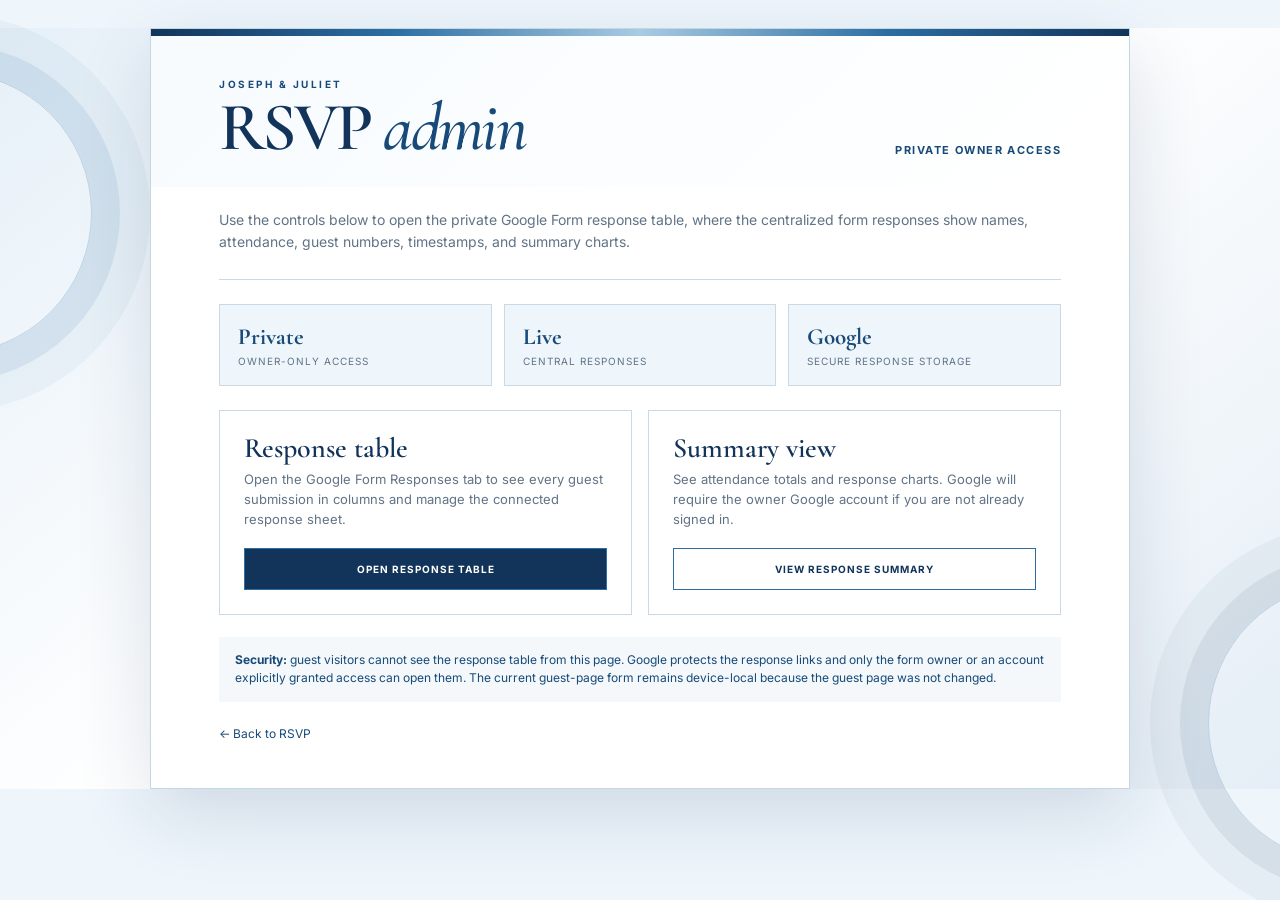
==== commit a994a869: "Clarify admin response source" ====
--- a/admin.html
+++ b/admin.html
@@ -41,13 +41,13 @@
         <div class="admin-lock">Private owner access</div>
       </header>
       <div class="admin-content">
-        <p class="admin-intro">Your guest responses are managed in the private Google Form. Use the controls below to see the response table, names, attendance, guest numbers, timestamps, and summary charts.</p>
+        <p class="admin-intro">Use the controls below to open the private Google Form response table, where the centralized form responses show names, attendance, guest numbers, timestamps, and summary charts.</p>
         <div class="stats"><div class="stat"><strong>Private</strong><span>Owner-only access</span></div><div class="stat"><strong>Live</strong><span>Central responses</span></div><div class="stat"><strong>Google</strong><span>Secure response storage</span></div></div>
         <div class="access-grid">
           <article class="access-card"><h2>Response table</h2><p>Open the Google Form Responses tab to see every guest submission in columns and manage the connected response sheet.</p><a class="admin-button primary" href="https://docs.google.com/forms/d/1xcpOLy--xYXZCv94JdTJXU7ETKtD3dhg4DmtH1lOcMc/edit#responses" target="_blank" rel="noopener">Open response table</a></article>
           <article class="access-card"><h2>Summary view</h2><p>See attendance totals and response charts. Google will require the owner Google account if you are not already signed in.</p><a class="admin-button" href="https://docs.google.com/forms/d/1xcpOLy--xYXZCv94JdTJXU7ETKtD3dhg4DmtH1lOcMc/viewanalytics" target="_blank" rel="noopener">View response summary</a></article>
         </div>
-        <p class="security-note"><strong>Security:</strong> guest visitors cannot see the response table from this page. Google protects the response links and only the form owner or an account explicitly granted access can open them.</p>
+        <p class="security-note"><strong>Security:</strong> guest visitors cannot see the response table from this page. Google protects the response links and only the form owner or an account explicitly granted access can open them. The current guest-page form remains device-local because the guest page was not changed.</p>
         <a class="back" href="index.html">← Back to RSVP</a>
       </div>
     </section>
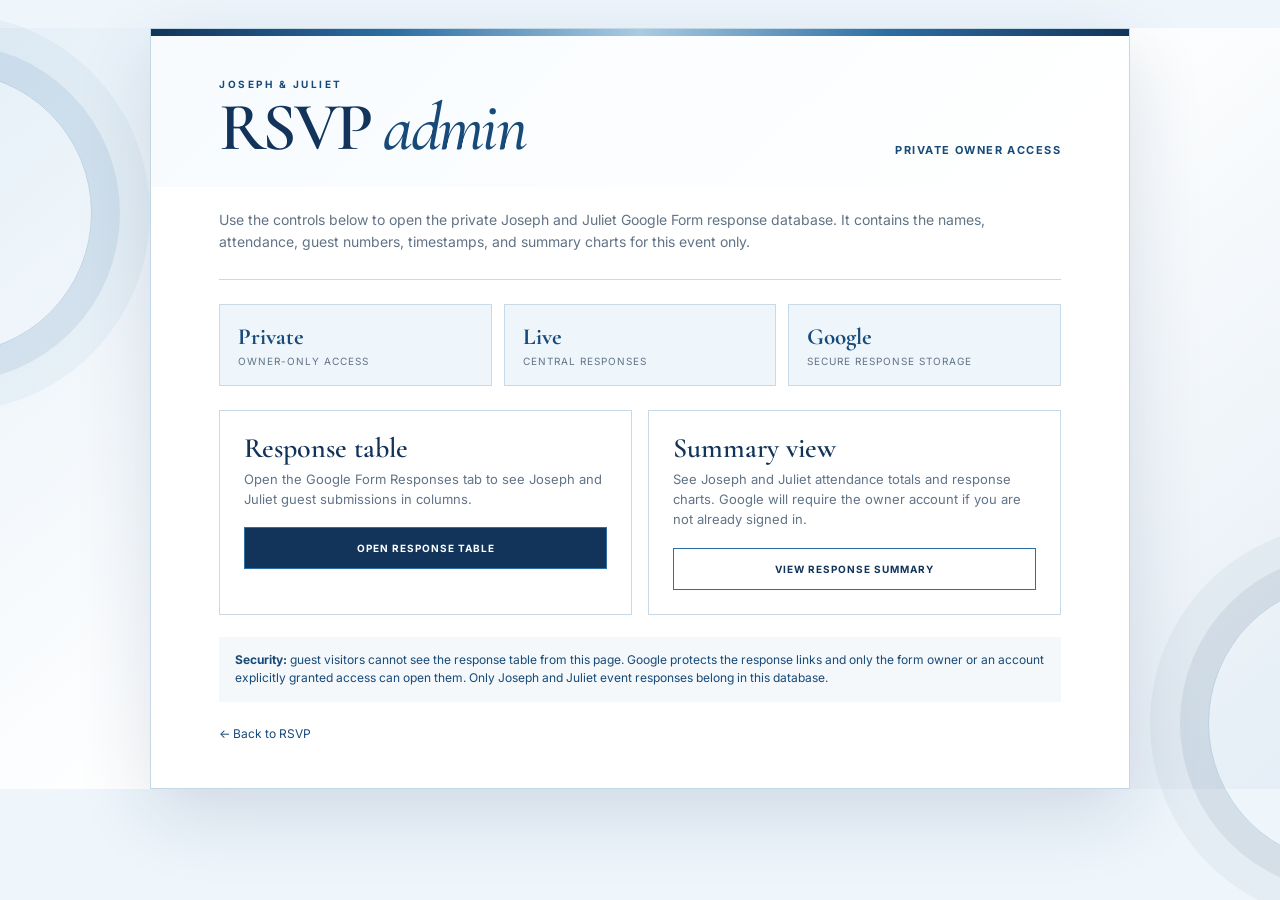
==== commit ca5ae26f: "Make admin panel Joseph and Juliet only" ====
--- a/admin.html
+++ b/admin.html
@@ -41,13 +41,13 @@
         <div class="admin-lock">Private owner access</div>
       </header>
       <div class="admin-content">
-        <p class="admin-intro">Use the controls below to open the private Google Form response table, where the centralized form responses show names, attendance, guest numbers, timestamps, and summary charts.</p>
+        <p class="admin-intro">Use the controls below to open the private Joseph and Juliet Google Form response database. It contains the names, attendance, guest numbers, timestamps, and summary charts for this event only.</p>
         <div class="stats"><div class="stat"><strong>Private</strong><span>Owner-only access</span></div><div class="stat"><strong>Live</strong><span>Central responses</span></div><div class="stat"><strong>Google</strong><span>Secure response storage</span></div></div>
         <div class="access-grid">
-          <article class="access-card"><h2>Response table</h2><p>Open the Google Form Responses tab to see every guest submission in columns and manage the connected response sheet.</p><a class="admin-button primary" href="https://docs.google.com/forms/d/1xcpOLy--xYXZCv94JdTJXU7ETKtD3dhg4DmtH1lOcMc/edit#responses" target="_blank" rel="noopener">Open response table</a></article>
-          <article class="access-card"><h2>Summary view</h2><p>See attendance totals and response charts. Google will require the owner Google account if you are not already signed in.</p><a class="admin-button" href="https://docs.google.com/forms/d/1xcpOLy--xYXZCv94JdTJXU7ETKtD3dhg4DmtH1lOcMc/viewanalytics" target="_blank" rel="noopener">View response summary</a></article>
+          <article class="access-card"><h2>Response table</h2><p>Open the Google Form Responses tab to see Joseph and Juliet guest submissions in columns.</p><a class="admin-button primary" href="https://docs.google.com/forms/d/1xcpOLy--xYXZCv94JdTJXU7ETKtD3dhg4DmtH1lOcMc/edit#responses" target="_blank" rel="noopener">Open response table</a></article>
+          <article class="access-card"><h2>Summary view</h2><p>See Joseph and Juliet attendance totals and response charts. Google will require the owner account if you are not already signed in.</p><a class="admin-button" href="https://docs.google.com/forms/d/1xcpOLy--xYXZCv94JdTJXU7ETKtD3dhg4DmtH1lOcMc/viewanalytics" target="_blank" rel="noopener">View response summary</a></article>
         </div>
-        <p class="security-note"><strong>Security:</strong> guest visitors cannot see the response table from this page. Google protects the response links and only the form owner or an account explicitly granted access can open them. The current guest-page form remains device-local because the guest page was not changed.</p>
+        <p class="security-note"><strong>Security:</strong> guest visitors cannot see the response table from this page. Google protects the response links and only the form owner or an account explicitly granted access can open them. Only Joseph and Juliet event responses belong in this database.</p>
         <a class="back" href="index.html">← Back to RSVP</a>
       </div>
     </section>
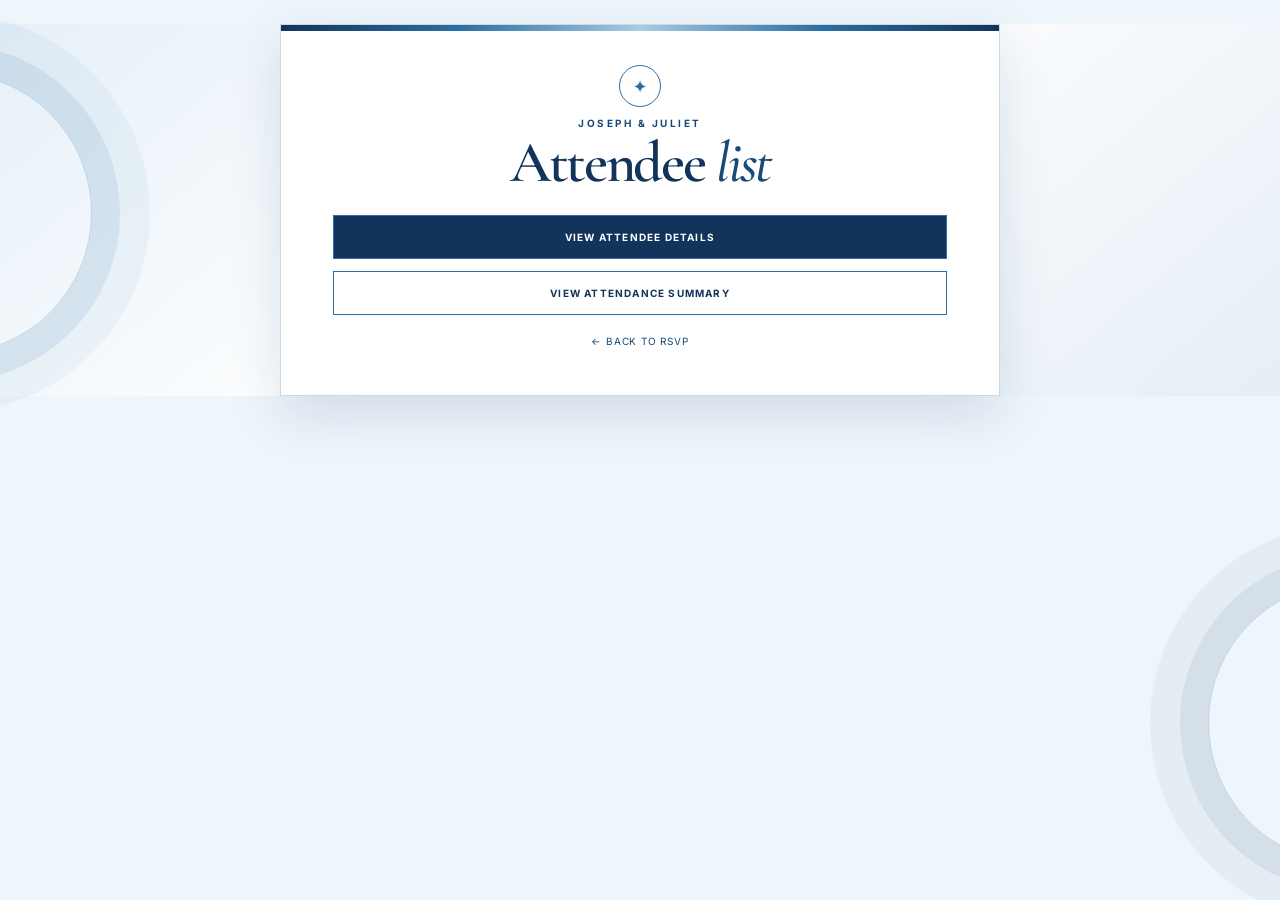
==== commit fe7867b9: "Simplify attendee admin panel" ====
--- a/admin.html
+++ b/admin.html
@@ -3,52 +3,38 @@
 <head>
   <meta charset="UTF-8" />
   <meta name="viewport" content="width=device-width, initial-scale=1.0" />
-  <title>Owner Admin | Joseph & Juliet RSVP</title>
+  <title>Joseph & Juliet | Attendees</title>
   <link rel="preconnect" href="https://fonts.googleapis.com" />
   <link rel="preconnect" href="https://fonts.gstatic.com" crossorigin />
-  <link href="https://fonts.googleapis.com/css2?family=Cormorant+Garamond:wght@500;600;700&family=Inter:wght@400;500;600;700&display=swap" rel="stylesheet" />
+  <link href="https://fonts.googleapis.com/css2?family=Cormorant+Garamond:wght@500;600;700&family=Inter:wght@400;600;700&display=swap" rel="stylesheet" />
   <link rel="stylesheet" href="styles.css" />
   <style>
-    .admin-page{width:min(100% - 30px,980px);margin:28px auto 40px}
-    .admin-shell{position:relative;background:rgba(255,255,255,.98);border:1px solid rgba(45,111,163,.28);box-shadow:var(--shadow);overflow:hidden}
-    .admin-shell:before{content:"";display:block;height:7px;background:linear-gradient(90deg,#12345b,#2d6fa3,#a9cbe3,#2d6fa3,#12345b)}
-    .admin-header{display:flex;justify-content:space-between;align-items:flex-end;gap:20px;padding:42px clamp(24px,6vw,68px) 30px;background:linear-gradient(135deg,#f7fbfe,#fff)}
-    .admin-header h1{font-size:clamp(42px,7vw,68px);line-height:.85;margin:9px 0 0}
-    .admin-header h1 em{color:var(--accent-dark);font-weight:500}
-    .admin-lock{color:var(--accent-dark);font:700 11px Inter,sans-serif;letter-spacing:.13em;text-transform:uppercase}
-    .admin-content{padding:0 clamp(24px,6vw,68px) 46px}
-    .admin-intro{margin:0;padding:22px 0 25px;color:var(--muted);font:14px/1.6 Inter,sans-serif;border-bottom:1px solid var(--line)}
-    .stats{display:grid;grid-template-columns:repeat(3,1fr);gap:12px;margin:24px 0}
-    .stat{padding:18px;background:#eef5fb;border:1px solid #c8d9e8}
-    .stat strong{display:block;color:var(--accent-dark);font:700 23px "Cormorant Garamond",Georgia,serif}
-    .stat span{display:block;margin-top:4px;color:var(--muted);font:10px Inter,sans-serif;letter-spacing:.1em;text-transform:uppercase}
-    .access-grid{display:grid;grid-template-columns:1fr 1fr;gap:16px;margin-top:20px}
-    .access-card{padding:24px;border:1px solid var(--line);background:#fff}
-    .access-card h2{margin:0 0 8px;color:var(--ink);font-size:28px}
-    .access-card p{margin:0 0 18px;color:var(--muted);font:13px/1.55 Inter,sans-serif}
-    .admin-button{display:inline-block;width:100%;padding:14px 16px;text-align:center;text-decoration:none;border:1px solid var(--accent);background:#fff;color:var(--ink);font:700 10px Inter,sans-serif;letter-spacing:.1em;text-transform:uppercase}
+    .admin-page{width:min(100% - 24px,720px);margin:24px auto 30px}
+    .admin-card{position:relative;background:#fff;border:1px solid #c8d9e8;box-shadow:0 18px 50px rgba(18,52,91,.13);overflow:hidden}
+    .admin-card:before{content:"";display:block;height:6px;background:linear-gradient(90deg,#12345b,#2d6fa3,#a9cbe3,#2d6fa3,#12345b)}
+    .admin-inner{padding:34px clamp(20px,6vw,52px) 38px;text-align:center}
+    .admin-mark{width:42px;height:42px;margin:0 auto 10px;border:1px solid var(--accent);border-radius:50%;display:grid;place-items:center;color:var(--accent);font-size:18px}
+    .admin-inner h1{margin:8px 0 24px;font-size:clamp(38px,7vw,58px);line-height:.9}
+    .admin-inner h1 em{color:var(--accent-dark);font-weight:500}
+    .admin-actions{display:grid;gap:12px;margin-top:26px}
+    .admin-button{display:block;padding:15px 18px;border:1px solid var(--accent);background:#fff;color:var(--ink);text-decoration:none;font:700 10px Inter,sans-serif;letter-spacing:.12em;text-transform:uppercase}
     .admin-button.primary{background:var(--ink);color:#fff}
-    .security-note{margin:22px 0 0;padding:14px 16px;background:#f4f8fb;color:var(--accent-dark);font:12px/1.55 Inter,sans-serif}
-    .back{display:inline-block;margin-top:24px;color:var(--accent-dark);font:12px Inter,sans-serif;text-decoration:none}
-    @media(max-width:620px){.admin-header{align-items:flex-start;flex-direction:column}.stats{grid-template-columns:1fr}.access-grid{grid-template-columns:1fr}}
+    .admin-footer{margin-top:20px;color:var(--muted);font:10px Inter,sans-serif;letter-spacing:.08em;text-transform:uppercase}
+    .admin-footer a{color:var(--accent-dark);text-decoration:none}
   </style>
 </head>
 <body>
   <main class="admin-page">
-    <section class="admin-shell" aria-labelledby="admin-title">
-      <header class="admin-header">
-        <div><p class="eyebrow">Joseph & Juliet</p><h1 id="admin-title">RSVP <em>admin</em></h1></div>
-        <div class="admin-lock">Private owner access</div>
-      </header>
-      <div class="admin-content">
-        <p class="admin-intro">Use the controls below to open the private Joseph and Juliet Google Form response database. It contains the names, attendance, guest numbers, timestamps, and summary charts for this event only.</p>
-        <div class="stats"><div class="stat"><strong>Private</strong><span>Owner-only access</span></div><div class="stat"><strong>Live</strong><span>Central responses</span></div><div class="stat"><strong>Google</strong><span>Secure response storage</span></div></div>
-        <div class="access-grid">
-          <article class="access-card"><h2>Response table</h2><p>Open the Google Form Responses tab to see Joseph and Juliet guest submissions in columns.</p><a class="admin-button primary" href="https://docs.google.com/forms/d/1xcpOLy--xYXZCv94JdTJXU7ETKtD3dhg4DmtH1lOcMc/edit#responses" target="_blank" rel="noopener">Open response table</a></article>
-          <article class="access-card"><h2>Summary view</h2><p>See Joseph and Juliet attendance totals and response charts. Google will require the owner account if you are not already signed in.</p><a class="admin-button" href="https://docs.google.com/forms/d/1xcpOLy--xYXZCv94JdTJXU7ETKtD3dhg4DmtH1lOcMc/viewanalytics" target="_blank" rel="noopener">View response summary</a></article>
+    <section class="admin-card" aria-labelledby="admin-title">
+      <div class="admin-inner">
+        <div class="admin-mark" aria-hidden="true">✦</div>
+        <p class="eyebrow">Joseph & Juliet</p>
+        <h1 id="admin-title">Attendee <em>list</em></h1>
+        <div class="admin-actions">
+          <a class="admin-button primary" href="https://docs.google.com/forms/d/1xcpOLy--xYXZCv94JdTJXU7ETKtD3dhg4DmtH1lOcMc/edit#responses" target="_blank" rel="noopener">View attendee details</a>
+          <a class="admin-button" href="https://docs.google.com/forms/d/1xcpOLy--xYXZCv94JdTJXU7ETKtD3dhg4DmtH1lOcMc/viewanalytics" target="_blank" rel="noopener">View attendance summary</a>
         </div>
-        <p class="security-note"><strong>Security:</strong> guest visitors cannot see the response table from this page. Google protects the response links and only the form owner or an account explicitly granted access can open them. Only Joseph and Juliet event responses belong in this database.</p>
-        <a class="back" href="index.html">← Back to RSVP</a>
+        <p class="admin-footer"><a href="index.html">← Back to RSVP</a></p>
       </div>
     </section>
   </main>
--- a/styles.css
+++ b/styles.css
@@ -1,3 +1,5 @@
 :root{--ink:#12345b;--muted:#617386;--paper:#ffffff;--cream:#eef5fb;--accent:#2d6fa3;--accent-dark:#174a78;--line:#c8d9e8;--shadow:0 24px 70px rgba(18,52,91,.14);font-family:Inter,system-ui,sans-serif;color:var(--ink);background:var(--cream)}*{box-sizing:border-box}body{margin:0;min-width:320px;background:linear-gradient(140deg,#e6f0f8,#fff 48%,#e5eef6)}body:before,body:after{content:"";position:fixed;pointer-events:none;border:1px solid rgba(45,111,163,.24);border-radius:50%;width:280px;height:280px}body:before{left:-190px;top:8%;box-shadow:0 0 0 28px rgba(45,111,163,.1),0 0 0 58px rgba(45,111,163,.05)}body:after{right:-210px;bottom:4%;box-shadow:0 0 0 28px rgba(18,52,91,.08),0 0 0 58px rgba(18,52,91,.04)}.page-shell{width:min(100% - 30px,820px);margin:38px auto 28px}.invitation-card,.rsvp-card{position:relative;background:rgba(255,255,255,.97);border:1px solid rgba(45,111,163,.28);box-shadow:var(--shadow)}.invitation-card{padding:52px clamp(24px,8vw,90px) 52px;text-align:center;overflow:hidden}.gold-line{height:6px;position:absolute;inset:0 0 auto;background:linear-gradient(90deg,transparent,var(--accent),#a9cbe3,var(--accent),transparent)}.ornament{display:flex;align-items:center;justify-content:center;gap:13px;color:var(--accent);margin:0 0 15px}.ornament span{height:1px;width:70px;background:linear-gradient(90deg,transparent,var(--accent))}.ornament span:last-child{transform:scaleX(-1)}.ornament b{font-size:15px}.eyebrow{margin:0;color:var(--accent-dark);font:700 10px Inter,sans-serif;letter-spacing:.25em;text-transform:uppercase}h1,h2{font-family:"Cormorant Garamond",Georgia,serif}h1{margin:13px 0 0;font-size:clamp(44px,8vw,78px);line-height:.84;font-weight:600;letter-spacing:-.04em}h1 em{color:var(--accent-dark);font-weight:500}.date-line{margin:22px 0 0;color:var(--muted);font:600 12px Inter,sans-serif;letter-spacing:.2em;text-transform:uppercase}.intro-copy{max-width:570px;margin:35px auto 31px;font:20px/1.55 "Cormorant Garamond",Georgia,serif}.intro-copy p{margin:8px 0}.details-grid{display:grid;grid-template-columns:1fr 1fr;border-top:1px solid var(--line);border-bottom:1px solid var(--line);text-align:left}.detail{padding:19px 22px;min-height:92px;border-bottom:1px solid var(--line);font:18px/1.3 "Cormorant Garamond",Georgia,serif}.detail:nth-child(odd){border-right:1px solid var(--line)}.detail:last-child{border-bottom:0}.detail-label{display:block;margin-bottom:7px;color:var(--accent-dark);font:700 10px Inter,sans-serif;letter-spacing:.18em;text-transform:uppercase}.map-link{color:var(--accent-dark);font-size:.86em;font-weight:600;text-decoration:underline;text-underline-offset:3px}.deadline{margin:30px 0 0;font:19px/1.45 "Cormorant Garamond",Georgia,serif}.signature{margin-top:27px;font:italic 22px/1.35 "Cormorant Garamond",Georgia,serif}.signature strong{display:inline-block;margin-top:6px;color:var(--accent-dark);font-weight:600}.contacts{max-width:340px;margin:30px auto 0;padding-top:22px;border-top:1px solid var(--line);text-align:left;font:17px/1.5 "Cormorant Garamond",Georgia,serif}.contacts p{margin:0 0 11px;font-style:italic}.contacts div{display:flex;justify-content:space-between;padding:4px 0}.contacts div span{color:var(--muted)}.contacts a{color:var(--ink);text-decoration:none;font-weight:600}.rsvp-card{margin-top:18px;padding:35px clamp(24px,8vw,75px) 42px}.section-heading{display:flex;gap:18px;align-items:flex-start;padding-bottom:27px;border-bottom:1px solid var(--line)}.step-number{color:var(--accent);font:600 34px/1 "Cormorant Garamond",Georgia,serif}h2{margin:8px 0 0;font-size:clamp(31px,5vw,46px);line-height:.95;font-weight:600}fieldset{border:0;margin:28px 0 0;padding:0}legend,.field-block>label{display:block;font:600 19px/1.2 "Cormorant Garamond",Georgia,serif}legend span,label span{color:var(--accent-dark)}.choice{display:flex;align-items:center;gap:12px;position:relative;margin-top:18px;cursor:pointer;font:18px/1.4 "Cormorant Garamond",Georgia,serif}.choice input{position:absolute;opacity:0}.radio-mark{width:20px;height:20px;border:1.5px solid #7f9ab0;border-radius:50%;transition:.18s}.choice input:checked+.radio-mark{border:6px solid var(--accent);box-shadow:0 0 0 1px var(--accent)}.choice:focus-within .radio-mark{outline:3px solid rgba(45,111,163,.2);outline-offset:3px}.form-divider{height:1px;margin:31px 0;background:var(--line)}.field-block{margin-top:27px}.field-note{margin:9px 0 12px;color:var(--muted);font:13px/1.5 Inter,sans-serif}select,textarea{width:100%;border:1px solid #b8ccdd;border-radius:2px;background:#fff;color:var(--ink);font:15px Inter,sans-serif;padding:14px 15px;outline:none}select:focus,textarea:focus{border-color:var(--accent);box-shadow:0 0 0 3px rgba(45,111,163,.13)}textarea{resize:vertical;min-height:100px}.submit-button{width:100%;margin-top:32px;border:0;background:var(--ink);color:#fff;padding:16px 22px;font:700 11px Inter,sans-serif;letter-spacing:.16em;text-transform:uppercase;cursor:pointer;transition:.16s}.submit-button:hover{background:var(--accent-dark)}.submit-button:active{transform:scale(.98)}.submit-button span{margin-left:9px;color:#a9cbe3;font-size:18px}.form-footnote{margin:17px 0 0;text-align:center;color:var(--muted);font-size:11px}.success-message{margin-top:18px;padding:13px 15px;background:#eaf4fb;color:#214d70;text-align:center;font-size:14px}footer{padding:24px 0 0;text-align:center;color:var(--muted);font:11px Inter,sans-serif;letter-spacing:.14em;text-transform:uppercase}footer span{padding:0 8px;color:var(--accent)}footer .admin-link{margin-left:12px;color:var(--accent-dark);font-size:10px;letter-spacing:.04em;text-decoration:none;text-transform:none}footer .admin-link:hover{text-decoration:underline}@media(max-width:600px){.page-shell{width:min(100% - 16px,820px);margin-top:18px}.invitation-card{padding:38px 18px 40px}.details-grid{grid-template-columns:1fr}.detail,.detail:nth-child(odd){border-right:0;border-bottom:1px solid var(--line)}.detail:last-child{border-bottom:0}.rsvp-card{padding:29px 20px 35px}h1{font-size:50px}}
 
 .invitation-note{color:var(--accent-dark);font-style:italic;font-weight:600}
+
+.shared-form-copy{max-width:560px;margin:28px auto 0;text-align:center;color:var(--muted);font:15px/1.6 Inter,sans-serif}.shared-form-button{display:block;text-align:center;text-decoration:none;margin-top:24px}.shared-form-button:hover{color:#fff}.shared-form-card .form-footnote{margin-top:16px}
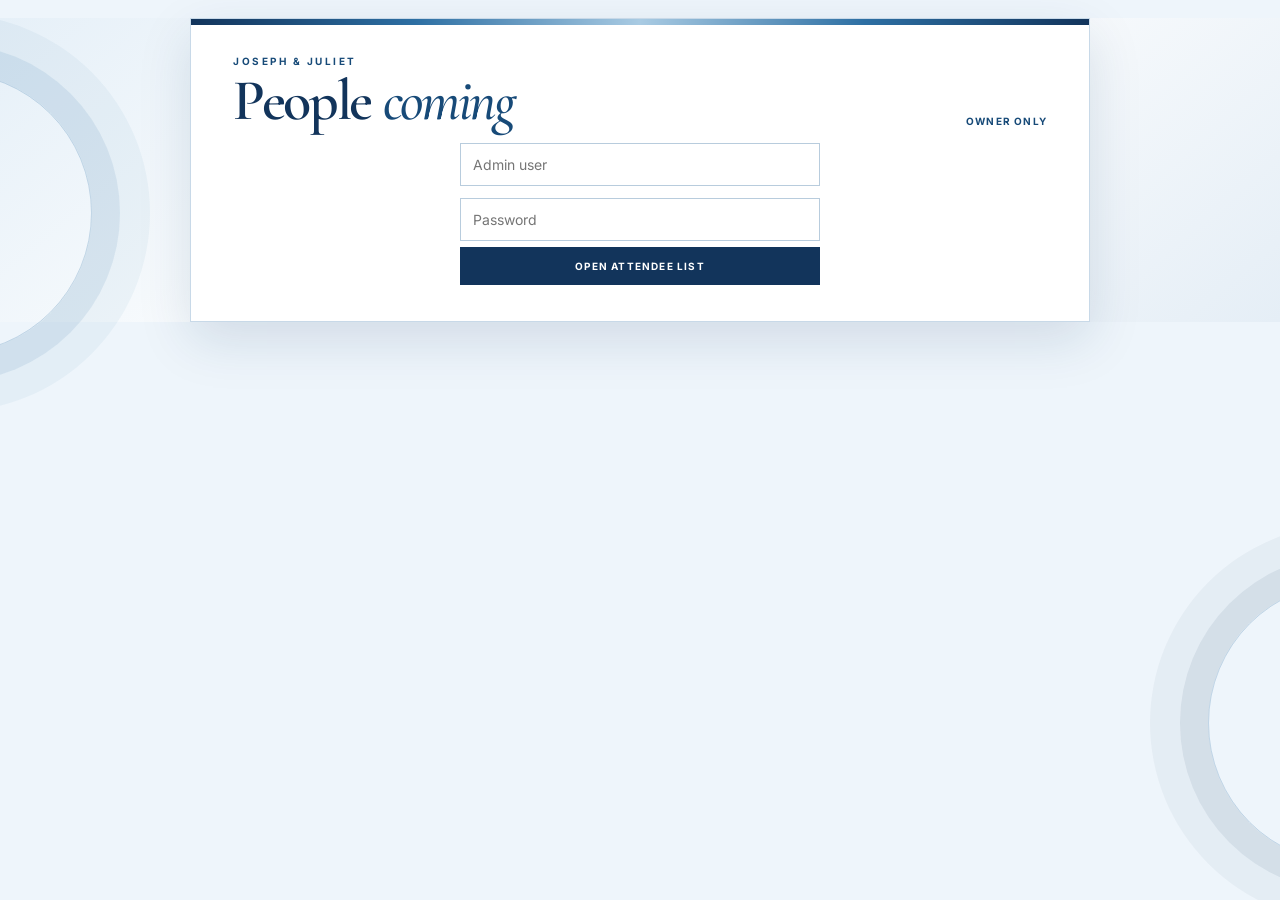
==== commit 39e0c7e3: "Show simple people coming attendee table" ====
--- a/admin.html
+++ b/admin.html
@@ -9,34 +9,19 @@
   <link href="https://fonts.googleapis.com/css2?family=Cormorant+Garamond:wght@500;600;700&family=Inter:wght@400;600;700&display=swap" rel="stylesheet" />
   <link rel="stylesheet" href="styles.css" />
   <style>
-    .admin-page{width:min(100% - 24px,720px);margin:24px auto 30px}
-    .admin-card{position:relative;background:#fff;border:1px solid #c8d9e8;box-shadow:0 18px 50px rgba(18,52,91,.13);overflow:hidden}
-    .admin-card:before{content:"";display:block;height:6px;background:linear-gradient(90deg,#12345b,#2d6fa3,#a9cbe3,#2d6fa3,#12345b)}
-    .admin-inner{padding:34px clamp(20px,6vw,52px) 38px;text-align:center}
-    .admin-mark{width:42px;height:42px;margin:0 auto 10px;border:1px solid var(--accent);border-radius:50%;display:grid;place-items:center;color:var(--accent);font-size:18px}
-    .admin-inner h1{margin:8px 0 24px;font-size:clamp(38px,7vw,58px);line-height:.9}
-    .admin-inner h1 em{color:var(--accent-dark);font-weight:500}
-    .admin-actions{display:grid;gap:12px;margin-top:26px}
-    .admin-button{display:block;padding:15px 18px;border:1px solid var(--accent);background:#fff;color:var(--ink);text-decoration:none;font:700 10px Inter,sans-serif;letter-spacing:.12em;text-transform:uppercase}
-    .admin-button.primary{background:var(--ink);color:#fff}
-    .admin-footer{margin-top:20px;color:var(--muted);font:10px Inter,sans-serif;letter-spacing:.08em;text-transform:uppercase}
-    .admin-footer a{color:var(--accent-dark);text-decoration:none}
+    .admin-page{width:min(100% - 18px,900px);margin:18px auto 28px}.admin-card{position:relative;background:#fff;border:1px solid #c8d9e8;box-shadow:0 18px 50px rgba(18,52,91,.13);overflow:hidden}.admin-card:before{content:"";display:block;height:6px;background:linear-gradient(90deg,#12345b,#2d6fa3,#a9cbe3,#2d6fa3,#12345b)}.admin-inner{padding:30px clamp(14px,5vw,42px) 36px}.admin-head{display:flex;justify-content:space-between;align-items:end;gap:18px}.admin-head h1{margin:8px 0 0;font-size:clamp(38px,7vw,58px);line-height:.9}.admin-head h1 em{color:var(--accent-dark);font-weight:500}.admin-lock{color:var(--accent-dark);font:700 10px Inter,sans-serif;letter-spacing:.12em;text-transform:uppercase}.login{max-width:360px;margin:10px auto 0;text-align:center}.login input{width:100%;margin:6px 0;padding:12px;border:1px solid #b8ccdd;font:14px Inter,sans-serif}.login button,.small-button{width:100%;padding:13px 15px;border:0;background:var(--ink);color:#fff;font:700 10px Inter,sans-serif;letter-spacing:.12em;text-transform:uppercase;cursor:pointer}.error{color:#9b3d4b;font:11px Inter,sans-serif;margin:8px}.dashboard{display:none}.stats{display:grid;grid-template-columns:repeat(3,1fr);gap:10px;margin:24px 0 18px}.stat{padding:14px;background:#eef5fb;border:1px solid #c8d9e8}.stat strong{display:block;color:var(--accent-dark);font:700 24px "Cormorant Garamond",Georgia,serif}.stat span{display:block;margin-top:3px;color:var(--muted);font:9px Inter,sans-serif;letter-spacing:.08em;text-transform:uppercase}.table-wrap{overflow-x:auto;border:1px solid #c8d9e8}table{width:100%;border-collapse:collapse;min-width:570px;text-align:left}th{padding:13px 14px;background:#e5f0f8;color:var(--accent-dark);font:700 10px Inter,sans-serif;letter-spacing:.08em;text-transform:uppercase}td{padding:14px;border-top:1px solid #d8e5ef;color:var(--ink);font:16px/1.25 "Cormorant Garamond",Georgia,serif}.yes{display:inline-block;padding:5px 8px;background:#dcecf7;color:#174a78;font:700 10px Inter,sans-serif;letter-spacing:.08em;text-transform:uppercase}.actions{display:flex;gap:10px;margin-top:16px}.small-button{display:inline-block;text-align:center;text-decoration:none;flex:1}.outline{background:#fff;color:var(--ink);border:1px solid var(--accent)}.back{display:block;margin-top:20px;text-align:center;color:var(--accent-dark);font:11px Inter,sans-serif;text-decoration:none}@media(max-width:620px){.admin-head{align-items:flex-start;flex-direction:column}.stats{grid-template-columns:1fr}.actions{flex-direction:column}}
   </style>
 </head>
 <body>
-  <main class="admin-page">
-    <section class="admin-card" aria-labelledby="admin-title">
-      <div class="admin-inner">
-        <div class="admin-mark" aria-hidden="true">✦</div>
-        <p class="eyebrow">Joseph & Juliet</p>
-        <h1 id="admin-title">Attendee <em>list</em></h1>
-        <div class="admin-actions">
-          <a class="admin-button primary" href="https://docs.google.com/forms/d/1xcpOLy--xYXZCv94JdTJXU7ETKtD3dhg4DmtH1lOcMc/edit#responses" target="_blank" rel="noopener">View attendee details</a>
-          <a class="admin-button" href="https://docs.google.com/forms/d/1xcpOLy--xYXZCv94JdTJXU7ETKtD3dhg4DmtH1lOcMc/viewanalytics" target="_blank" rel="noopener">View attendance summary</a>
-        </div>
-        <p class="admin-footer"><a href="index.html">← Back to RSVP</a></p>
-      </div>
-    </section>
-  </main>
+<main class="admin-page"><section class="admin-card"><div class="admin-inner">
+  <div class="admin-head"><div><p class="eyebrow">Joseph & Juliet</p><h1>People <em>coming</em></h1></div><div class="admin-lock">Owner only</div></div>
+  <section id="login" class="login"><input id="user" placeholder="Admin user" autocomplete="username"><input id="pass" type="password" placeholder="Password" autocomplete="current-password"><button id="loginButton">Open attendee list</button><p id="error" class="error" hidden>Incorrect details.</p></section>
+  <section id="dashboard" class="dashboard">
+    <div class="stats"><div class="stat"><strong>1</strong><span>Responses</span></div><div class="stat"><strong>1</strong><span>Attending</span></div><div class="stat"><strong>3</strong><span>Guests coming</span></div></div>
+    <div class="table-wrap"><table><thead><tr><th>Guest name(s)</th><th>Attending</th><th>Guests</th><th>Submitted</th></tr></thead><tbody><tr><td><strong>Tatenda</strong></td><td><span class="yes">Yes</span></td><td>3</td><td>26 Sep 2026</td></tr></tbody></table></div>
+    <div class="actions"><a class="small-button outline" href="https://docs.google.com/forms/d/1xcpOLy--xYXZCv94JdTJXU7ETKtD3dhg4DmtH1lOcMc/edit#responses" target="_blank" rel="noopener">Refresh live list</a><a class="small-button" href="index.html">Back to RSVP</a></div>
+  </section>
+</div></section></main>
+<script>const u=document.querySelector('#user'),p=document.querySelector('#pass'),e=document.querySelector('#error');function openList(){if(u.value==='1234'&&p.value==='5678'){document.querySelector('#login').style.display='none';document.querySelector('#dashboard').style.display='block'}else e.hidden=false}document.querySelector('#loginButton').addEventListener('click',openList);p.addEventListener('keydown',event=>{if(event.key==='Enter')openList()});</script>
 </body>
 </html>
